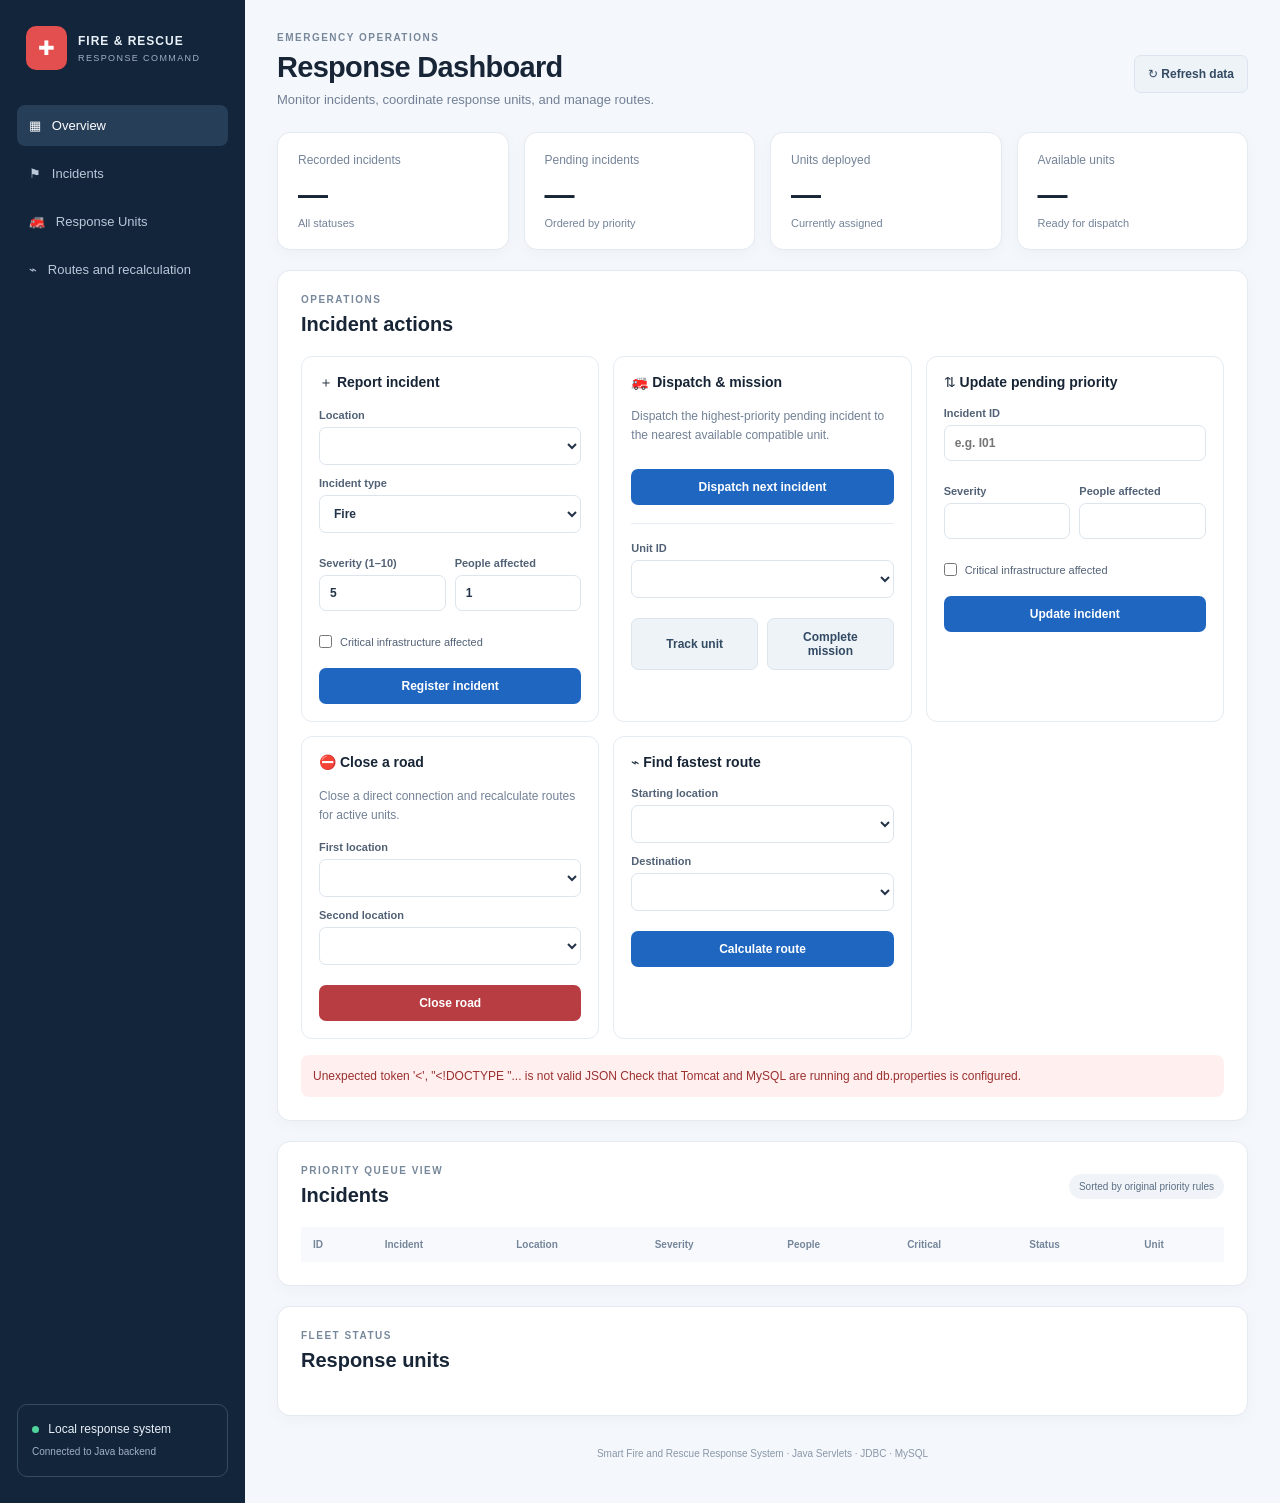
==== backend/src/main/webapp/index.html @ 67bb68b1 "Initial commit" ====
<!doctype html>
<html lang="en">
<head>
  <meta charset="utf-8">
  <meta name="viewport" content="width=device-width,initial-scale=1">
  <title>Smart Fire & Rescue Response System</title>
  <link rel="stylesheet" href="style.css">
</head>
<body>
  <aside class="sidebar">
    <div class="brand"><span class="brand-icon">✚</span><div><b>FIRE & RESCUE</b><small>RESPONSE COMMAND</small></div></div>
    <nav>
      <a class="active" href="#overview">▦ &nbsp; Overview</a>
      <a href="#incidents">⚑ &nbsp; Incidents</a>
      <a href="#units">🚒 &nbsp; Response Units</a>
      <a href="#actions">⌁ &nbsp; Routes and recalculation</a>
    </nav>
    <div class="sidebar-note"><span class="pulse"></span> Local response system<br><small>Connected to Java backend</small></div>
  </aside>
  <main>
    <header><div><p class="eyebrow">EMERGENCY OPERATIONS</p><h1>Response Dashboard</h1><p class="sub">Monitor incidents, coordinate response units, and manage routes.</p></div><button class="secondary" id="refresh">↻ Refresh data</button></header>
    <section id="overview" class="stats">
      <article class="stat"><span>Recorded incidents</span><strong id="incidentCount">—</strong><small>All statuses</small></article>
      <article class="stat"><span>Pending incidents</span><strong id="pendingCount">—</strong><small>Ordered by priority</small></article>
      <article class="stat"><span>Units deployed</span><strong id="activeCount">—</strong><small>Currently assigned</small></article>
      <article class="stat"><span>Available units</span><strong id="availableCount">—</strong><small>Ready for dispatch</small></article>
    </section>
    <section class="panel" id="actions">
      <div class="section-heading"><div><p class="eyebrow">OPERATIONS</p><h2>Incident actions</h2></div></div>
      <div class="action-grid">
        <form id="reportForm" class="action-card">
          <h3>＋ Report incident</h3>
          <label>Location<select name="location" id="location" required></select></label>
          <label>Incident type<select name="type"><option>Fire</option><option>Industrial Fire</option><option>Rescue</option><option>Accident</option></select></label>
          <div class="two"><label>Severity (1–10)<input name="intensity" type="number" min="1" max="10" value="5" required></label><label>People affected<input name="population" type="number" min="0" max="100000" value="1" required></label></div>
          <label class="check"><input name="critical" type="checkbox"> Critical infrastructure affected</label>
          <button type="submit">Register incident</button>
        </form>
        <div class="action-card">
          <h3>🚒 Dispatch & mission</h3>
          <p>Dispatch the highest-priority pending incident to the nearest available compatible unit.</p>
          <button id="dispatchBtn">Dispatch next incident</button>
          <div class="divider"></div>
          <label>Unit ID<select id="unitSelect"></select></label>
          <div class="two"><button class="secondary" id="trackBtn">Track unit</button><button class="secondary" id="completeBtn">Complete mission</button></div>
        </div>
        <form id="updateForm" class="action-card">
          <h3>⇅ Update pending priority</h3>
          <label>Incident ID<input name="id" placeholder="e.g. I01" required></label>
          <div class="two"><label>Severity<input name="intensity" type="number" min="1" max="10" required></label><label>People affected<input name="population" type="number" min="0" max="100000" required></label></div>
          <label class="check"><input name="critical" type="checkbox"> Critical infrastructure affected</label>
          <button type="submit">Update incident</button>
        </form>
        <form id="roadForm" class="action-card">
          <h3>⛔ Close a road</h3>
          <p>Close a direct connection and recalculate routes for active units.</p>
          <label>First location<select name="from" class="location-select" required></select></label>
          <label>Second location<select name="to" class="location-select" required></select></label>
          <button type="submit" class="danger">Close road</button>
        </form>
        <form id="routeForm" class="action-card">
          <h3>⌁ Find fastest route</h3>
          <label>Starting location<select name="start" class="location-select" required></select></label>
          <label>Destination<select name="end" class="location-select" required></select></label>
          <button type="submit">Calculate route</button>
          <div id="routeResult" class="result hidden"></div>
        </form>
      </div>
      <div id="notice" class="notice hidden" role="status"></div>
    </section>
    <section class="panel" id="incidents">
      <div class="section-heading"><div><p class="eyebrow">PRIORITY QUEUE VIEW</p><h2>Incidents</h2></div><span class="pill">Sorted by original priority rules</span></div>
      <div class="table-wrap"><table><thead><tr><th>ID</th><th>Incident</th><th>Location</th><th>Severity</th><th>People</th><th>Critical</th><th>Status</th><th>Unit</th></tr></thead><tbody id="incidentRows"></tbody></table></div>
    </section>
    <section class="panel" id="units">
      <div class="section-heading"><div><p class="eyebrow">FLEET STATUS</p><h2>Response units</h2></div></div>
      <div id="unitCards" class="unit-grid"></div>
    </section>
    <footer>Smart Fire and Rescue Response System · Java Servlets · JDBC · MySQL</footer>
  </main>
  <script src="app.js"></script>
</body>
</html>
---- backend/src/main/webapp/style.css ----
:root{font-family:Inter,Segoe UI,Arial,sans-serif;color:#172536;background:#f4f7fb;font-synthesis:none}
*{box-sizing:border-box}body{margin:0;display:flex;min-height:100vh}.sidebar{width:245px;background:#13253a;color:#e8f0f8;padding:26px 17px;display:flex;flex-direction:column;flex-shrink:0}.brand{display:flex;align-items:center;gap:11px;padding:0 9px 35px}.brand-icon{background:#e34e4e;border-radius:10px;padding:10px 12px;font-size:20px;color:white}.brand b{display:block;font-size:12px;letter-spacing:1px}.brand small{display:block;color:#9fb1c6;font-size:9px;letter-spacing:1.4px;margin-top:5px}.sidebar nav{display:grid;gap:7px}.sidebar nav a{color:#b9c8d9;text-decoration:none;padding:13px 12px;border-radius:8px;font-size:13px}.sidebar nav a.active,.sidebar nav a:hover{background:#263e58;color:#fff}.sidebar-note{margin-top:auto;border:1px solid #344b64;border-radius:10px;padding:14px;font-size:12px;line-height:1.8}.sidebar-note small{color:#9fb1c6}.pulse{display:inline-block;width:7px;height:7px;background:#51d49b;border-radius:50%;margin-right:6px}main{padding:32px;max-width:1600px;width:calc(100% - 245px);margin:0 auto}header{display:flex;justify-content:space-between;align-items:center;gap:20px;margin-bottom:25px}.eyebrow{font-size:10px;font-weight:800;letter-spacing:1.5px;color:#78889b;margin:0 0 8px}h1{font-size:29px;margin:0 0 8px;letter-spacing:-.7px}h2{font-size:20px;margin:0}h3{font-size:14px;margin:0 0 17px}.sub{font-size:13px;color:#718096;margin:0}.stats{display:grid;grid-template-columns:repeat(4,minmax(0,1fr));gap:15px;margin-bottom:20px}.stat,.panel{background:white;border:1px solid #e4eaf1;border-radius:13px;box-shadow:0 4px 16px #1c345308}.stat{padding:20px}.stat span,.stat small{display:block;color:#748398;font-size:12px}.stat strong{display:block;font-size:30px;margin:11px 0 5px;letter-spacing:-1px}.stat small{font-size:11px}.panel{padding:23px;margin-bottom:20px}.section-heading{display:flex;justify-content:space-between;align-items:center;gap:15px;margin-bottom:20px}.action-grid{display:grid;grid-template-columns:repeat(3,minmax(0,1fr));gap:14px}.action-card{border:1px solid #e5ebf2;border-radius:11px;padding:17px;min-width:0}.action-card p{font-size:12px;line-height:1.6;color:#728196;margin:0 0 16px}label{display:block;font-size:11px;color:#526276;font-weight:700;margin:12px 0}input,select{width:100%;margin-top:6px;padding:10px;border:1px solid #dce4ed;border-radius:7px;background:#fff;color:#233448;font:inherit;font-size:12px;min-width:0}input:focus,select:focus{outline:2px solid #b9d7ff;border-color:#5c9ef2}.check{display:flex;align-items:center;gap:8px;font-weight:500}.check input{width:auto;margin:0}.two{display:grid;grid-template-columns:1fr 1fr;gap:9px}button{border:0;border-radius:7px;padding:11px 13px;background:#1f66c1;color:white;font-weight:700;font-size:12px;cursor:pointer;width:100%;margin-top:8px}button:hover{filter:brightness(.95)}button.secondary{background:#eef3f8;color:#334a63;border:1px solid #dce5ef;width:auto}button.danger{background:#b83d43}.divider{height:1px;background:#e9eef4;margin:18px 0}.pill{font-size:10px;color:#5b6e84;background:#f0f4f8;padding:7px 10px;border-radius:30px}.table-wrap{overflow:auto}table{border-collapse:collapse;width:100%;white-space:nowrap}th{text-align:left;font-size:10px;color:#75859a;background:#f7f9fc;padding:12px;font-weight:800}td{padding:13px 12px;border-bottom:1px solid #edf1f5;font-size:11px}tbody tr:hover{background:#fafcff}.status{padding:5px 8px;border-radius:20px;font-weight:700;font-size:10px}.s-pending{background:#fff2d9;color:#9a6500}.s-en-route{background:#e3efff;color:#1f63b5}.s-reached{background:#e2f7ec;color:#167548}.s-completed{background:#edf0f4;color:#67768a}.unit-grid{display:grid;grid-template-columns:repeat(4,minmax(0,1fr));gap:13px}.unit-card{border:1px solid #e5ebf2;border-radius:10px;padding:16px}.unit-top{display:flex;justify-content:space-between;gap:8px}.unit-top b{font-size:14px}.unit-type{font-size:11px;color:#718096;margin:7px 0 14px}.unit-card p{font-size:11px;color:#5e6f83;margin:8px 0}.available{color:#168052}.busy{color:#b66c13}.notice{margin-top:16px;border-radius:8px;background:#eaf5ff;color:#235887;padding:12px;font-size:12px;line-height:1.5}.notice.error{background:#fff0ef;color:#9b3030}.result{background:#f1f7ff;border-radius:8px;padding:12px;font-size:12px;line-height:1.7;margin-top:12px}.hidden{display:none}footer{text-align:center;color:#8997a8;font-size:10px;padding:12px}@media(max-width:1150px){.action-grid{grid-template-columns:repeat(2,minmax(0,1fr))}.unit-grid{grid-template-columns:repeat(2,minmax(0,1fr))}}@media(max-width:800px){body{display:block}.sidebar{width:100%;padding:15px}.brand{padding:0 0 15px}.sidebar nav{display:flex;overflow:auto}.sidebar nav a{white-space:nowrap}.sidebar-note{display:none}main{width:100%;padding:18px}.stats{grid-template-columns:repeat(2,minmax(0,1fr))}header{align-items:flex-start}h1{font-size:24px}.panel{padding:16px}}@media(max-width:520px){.action-grid,.unit-grid{grid-template-columns:1fr}.stats{gap:9px}.stat{padding:14px}.stat strong{font-size:25px}header{flex-direction:column}header button{align-self:flex-start}}
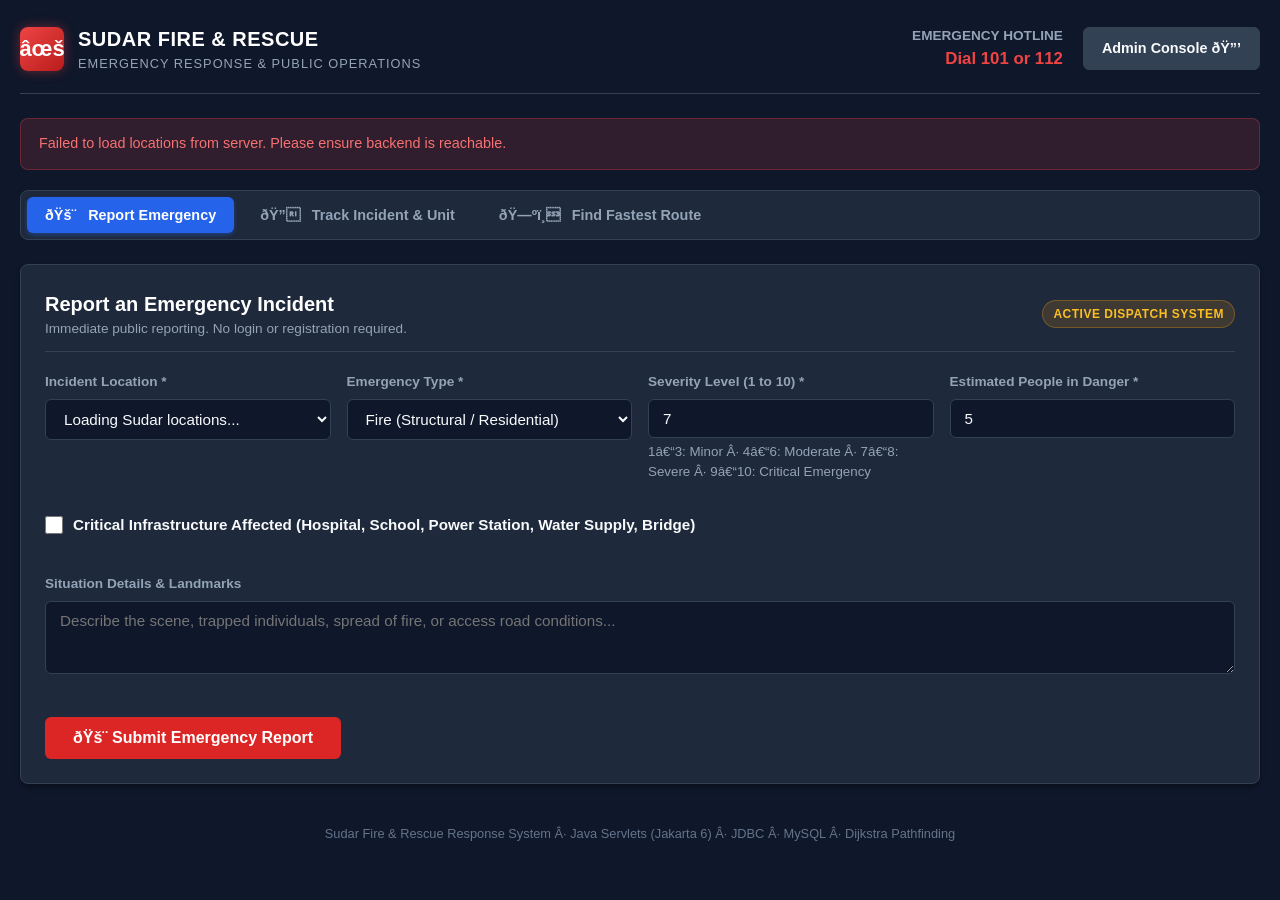
==== commit 462be593: "Included user and admin pages for easy access" ====
--- a/backend/src/main/webapp/index.html
+++ b/backend/src/main/webapp/index.html
@@ -2,82 +2,256 @@
 <html lang="en">
 <head>
   <meta charset="utf-8">
-  <meta name="viewport" content="width=device-width,initial-scale=1">
-  <title>Smart Fire & Rescue Response System</title>
+  <meta name="viewport" content="width=device-width, initial-scale=1">
+  <title>Sudar Emergency Response Â· Citizen Portal</title>
   <link rel="stylesheet" href="style.css">
 </head>
 <body>
-  <aside class="sidebar">
-    <div class="brand"><span class="brand-icon">✚</span><div><b>FIRE & RESCUE</b><small>RESPONSE COMMAND</small></div></div>
-    <nav>
-      <a class="active" href="#overview">▦ &nbsp; Overview</a>
-      <a href="#incidents">⚑ &nbsp; Incidents</a>
-      <a href="#units">🚒 &nbsp; Response Units</a>
-      <a href="#actions">⌁ &nbsp; Routes and recalculation</a>
+  <div class="app-container">
+    <header class="app-header">
+      <div class="brand">
+        <div class="brand-icon">âœš</div>
+        <div class="brand-titles">
+          <h1>Sudar Fire & Rescue</h1>
+          <p>Emergency Response & Public Operations</p>
+        </div>
+      </div>
+      <div class="header-actions">
+        <div style="font-size: 0.85rem; color: var(--text-muted); text-align: right; margin-right: 8px;">
+          <div><b>EMERGENCY HOTLINE</b></div>
+          <div style="color: var(--danger); font-weight: bold; font-size: 1.05rem;">Dial 101 or 112</div>
+        </div>
+        <a href="admin.html" class="btn secondary">Admin Console ðŸ”’</a>
+      </div>
+    </header>
+
+    <div id="globalNotice" class="alert hidden" role="status"></div>
+
+    <nav class="nav-tabs" role="tablist">
+      <button class="nav-tab active" data-tab="tab-report">ðŸš¨ &nbsp; Report Emergency</button>
+      <button class="nav-tab" data-tab="tab-track">ðŸ” &nbsp; Track Incident & Unit</button>
+      <button class="nav-tab" data-tab="tab-route">ðŸ—ºï¸ &nbsp; Find Fastest Route</button>
     </nav>
-    <div class="sidebar-note"><span class="pulse"></span> Local response system<br><small>Connected to Java backend</small></div>
-  </aside>
-  <main>
-    <header><div><p class="eyebrow">EMERGENCY OPERATIONS</p><h1>Response Dashboard</h1><p class="sub">Monitor incidents, coordinate response units, and manage routes.</p></div><button class="secondary" id="refresh">↻ Refresh data</button></header>
-    <section id="overview" class="stats">
-      <article class="stat"><span>Recorded incidents</span><strong id="incidentCount">—</strong><small>All statuses</small></article>
-      <article class="stat"><span>Pending incidents</span><strong id="pendingCount">—</strong><small>Ordered by priority</small></article>
-      <article class="stat"><span>Units deployed</span><strong id="activeCount">—</strong><small>Currently assigned</small></article>
-      <article class="stat"><span>Available units</span><strong id="availableCount">—</strong><small>Ready for dispatch</small></article>
+
+    <!-- TAB 1: REPORT EMERGENCY INCIDENT -->
+    <main id="tab-report" class="tab-content active">
+      <div class="panel">
+        <div class="panel-header">
+          <div>
+            <h2>Report an Emergency Incident</h2>
+            <p>Immediate public reporting. No login or registration required.</p>
+          </div>
+          <span class="badge badge-pending">Active Dispatch System</span>
+        </div>
+
+        <form id="publicReportForm">
+          <div class="form-grid">
+            <div class="form-group">
+              <label for="reportLocation">Incident Location *</label>
+              <select id="reportLocation" name="location" required>
+                <option value="">Loading Sudar locations...</option>
+              </select>
+            </div>
+
+            <div class="form-group">
+              <label for="reportType">Emergency Type *</label>
+              <select id="reportType" name="type" required>
+                <option value="Fire">Fire (Structural / Residential)</option>
+                <option value="Industrial Fire">Industrial Fire (Chemical / High Hazard)</option>
+                <option value="Rescue">Rescue (Trapped Citizens / Evacuation)</option>
+                <option value="Accident">Accident (Road / Collision / Hazards)</option>
+              </select>
+            </div>
+
+            <div class="form-group">
+              <label for="reportIntensity">Severity Level (1 to 10) *</label>
+              <input type="number" id="reportIntensity" name="intensity" min="1" max="10" value="7" required>
+              <small style="color: var(--text-muted); display: block; margin-top: 4px;">
+                1â€“3: Minor Â· 4â€“6: Moderate Â· 7â€“8: Severe Â· 9â€“10: Critical Emergency
+              </small>
+            </div>
+
+            <div class="form-group">
+              <label for="reportPopulation">Estimated People in Danger *</label>
+              <input type="number" id="reportPopulation" name="population" min="0" max="100000" value="5" required>
+            </div>
+
+            <div class="form-group full-width">
+              <label class="checkbox-label">
+                <input type="checkbox" id="reportCritical" name="critical">
+                <span><b>Critical Infrastructure Affected</b> (Hospital, School, Power Station, Water Supply, Bridge)</span>
+              </label>
+            </div>
+
+            <div class="form-group full-width">
+              <label for="reportDesc">Situation Details & Landmarks</label>
+              <textarea id="reportDesc" name="description" rows="3" placeholder="Describe the scene, trapped individuals, spread of fire, or access road conditions..." required></textarea>
+            </div>
+          </div>
+
+          <div style="margin-top: 20px;">
+            <button type="submit" class="btn danger" style="padding: 12px 28px; font-size: 1rem;">
+              ðŸš¨ Submit Emergency Report
+            </button>
+          </div>
+        </form>
+
+        <!-- SUBMISSION SUCCESS CARD -->
+        <div id="reportSuccessCard" class="panel hidden" style="background: var(--bg-surface-elevated); margin-top: 24px; border-color: var(--success);">
+          <div class="panel-header" style="border-bottom-color: rgba(16, 185, 129, 0.3);">
+            <div>
+              <h3 style="color: var(--success);">âœ“ Incident Registered in System</h3>
+              <p>Keep your reference details safe to track response unit status.</p>
+            </div>
+          </div>
+          <div class="form-grid" style="margin-bottom: 16px;">
+            <div class="stat-card">
+              <span>Incident Reference ID</span>
+              <strong id="createdIncidentId" style="color: #38bdf8;">â€”</strong>
+            </div>
+            <div class="stat-card">
+              <span>Secure Tracking Token</span>
+              <strong id="createdTrackingToken" style="font-size: 1.25rem; font-family: monospace; color: #fbbf24;">â€”</strong>
+            </div>
+          </div>
+          <div style="display: flex; gap: 10px; flex-wrap: wrap;">
+            <button type="button" id="copyTokenBtn" class="btn secondary">ðŸ“‹ Copy Tracking Token</button>
+            <button type="button" id="quickTrackBtn" class="btn">ðŸ” Track Response Unit Now</button>
+          </div>
+        </div>
+      </div>
+    </main>
+
+    <!-- TAB 2: TRACK INCIDENT & UNIT -->
+    <section id="tab-track" class="tab-content">
+      <div class="panel">
+        <div class="panel-header">
+          <div>
+            <h2>Track Incident & Response Unit</h2>
+            <p>Look up live response unit dispatch, current location, and incident timeline.</p>
+          </div>
+        </div>
+
+        <form id="trackForm" style="margin-bottom: 24px;">
+          <div class="form-grid">
+            <div class="form-group">
+              <label for="trackId">Incident Reference ID</label>
+              <input type="text" id="trackId" placeholder="e.g. I01" required>
+            </div>
+            <div class="form-group">
+              <label for="trackToken">Secure Tracking Token</label>
+              <input type="text" id="trackToken" placeholder="e.g. tr_a1b2c3d4..." required>
+            </div>
+          </div>
+          <button type="submit" class="btn">ðŸ” Track Incident Status</button>
+        </form>
+
+        <div id="trackResult" class="hidden">
+          <div class="form-grid" style="margin-bottom: 24px;">
+            <!-- INCIDENT DETAILS -->
+            <div class="stat-card" style="grid-column: span 1;">
+              <span>Incident Details</span>
+              <div style="display: flex; align-items: center; gap: 10px; margin-top: 6px;">
+                <strong id="trackDisplayId" style="font-size: 1.5rem;">â€”</strong>
+                <span id="trackDisplayStatus" class="badge badge-pending">Pending</span>
+              </div>
+              <div class="unit-meta" style="margin-top: 10px;">
+                <div><span>Location:</span> <b id="trackDisplayLoc">â€”</b></div>
+                <div><span>Type:</span> <b id="trackDisplayType">â€”</b></div>
+                <div><span>Severity:</span> <b id="trackDisplaySeverity">â€”</b></div>
+                <div><span>Critical:</span> <b id="trackDisplayCritical">â€”</b></div>
+                <div style="margin-top: 6px; font-style: italic; color: var(--text-muted);" id="trackDisplayDesc">â€”</div>
+              </div>
+            </div>
+
+            <!-- UNIT DETAILS -->
+            <div class="stat-card" style="grid-column: span 1;">
+              <span>Assigned Response Unit</span>
+              <div id="trackNoUnit" style="color: var(--warning); padding: 10px 0;">
+                â³ Waiting for unit dispatch. Incident is prioritized in the emergency queue.
+              </div>
+              <div id="trackUnitDetails" class="hidden">
+                <div style="display: flex; align-items: center; gap: 10px; margin-top: 6px;">
+                  <strong id="trackUnitId" style="font-size: 1.5rem; color: #38bdf8;">â€”</strong>
+                  <span id="trackUnitType" class="badge badge-en-route">Fire Engine</span>
+                </div>
+                <div class="unit-meta" style="margin-top: 10px;">
+                  <div><span>Current Waypoint:</span> <b id="trackUnitLoc">â€”</b></div>
+                  <div><span>Mission Status:</span> <b id="trackUnitStatus">â€”</b></div>
+                </div>
+                <div style="margin-top: 8px;">
+                  <span style="font-size: 0.8rem; text-transform: uppercase;">Route Progress:</span>
+                  <div id="trackRoutePath" class="route-path"></div>
+                </div>
+              </div>
+            </div>
+          </div>
+
+          <!-- WITNESS / CITIZEN UPDATE -->
+          <div class="panel" style="background: var(--bg-surface-elevated); margin-bottom: 24px;">
+            <div class="panel-header">
+              <div>
+                <h3>Submit Citizen Situation Update</h3>
+                <p>Provide new observations, changed conditions, or access updates.</p>
+              </div>
+            </div>
+            <form id="witnessUpdateForm">
+              <div class="form-group">
+                <textarea id="updateNoteText" rows="2" placeholder="e.g. Fire has spread to the east annex; road is clear for entry from south gate..." required></textarea>
+              </div>
+              <button type="submit" class="btn secondary">Post Situation Update</button>
+            </form>
+          </div>
+
+          <!-- TIMELINE -->
+          <div>
+            <h3 style="margin-bottom: 12px; color: #fff;">Response Timeline & Audit Log</h3>
+            <ul id="timelineList" class="timeline"></ul>
+          </div>
+        </div>
+      </div>
     </section>
-    <section class="panel" id="actions">
-      <div class="section-heading"><div><p class="eyebrow">OPERATIONS</p><h2>Incident actions</h2></div></div>
-      <div class="action-grid">
-        <form id="reportForm" class="action-card">
-          <h3>＋ Report incident</h3>
-          <label>Location<select name="location" id="location" required></select></label>
-          <label>Incident type<select name="type"><option>Fire</option><option>Industrial Fire</option><option>Rescue</option><option>Accident</option></select></label>
-          <div class="two"><label>Severity (1–10)<input name="intensity" type="number" min="1" max="10" value="5" required></label><label>People affected<input name="population" type="number" min="0" max="100000" value="1" required></label></div>
-          <label class="check"><input name="critical" type="checkbox"> Critical infrastructure affected</label>
-          <button type="submit">Register incident</button>
+
+    <!-- TAB 3: ROUTE FINDER -->
+    <section id="tab-route" class="tab-content">
+      <div class="panel">
+        <div class="panel-header">
+          <div>
+            <h2>Find Fastest Travel Route in Sudar</h2>
+            <p>Calculates the shortest travel-time path using Dijkstra's algorithm and live road network conditions.</p>
+          </div>
+        </div>
+
+        <form id="publicRouteForm" style="margin-bottom: 24px;">
+          <div class="form-grid">
+            <div class="form-group">
+              <label for="routeStart">Origin Location</label>
+              <select id="routeStart" required></select>
+            </div>
+            <div class="form-group">
+              <label for="routeEnd">Destination</label>
+              <select id="routeEnd" required></select>
+            </div>
+          </div>
+          <button type="submit" class="btn">Calculate Fastest Route</button>
         </form>
-        <div class="action-card">
-          <h3>🚒 Dispatch & mission</h3>
-          <p>Dispatch the highest-priority pending incident to the nearest available compatible unit.</p>
-          <button id="dispatchBtn">Dispatch next incident</button>
-          <div class="divider"></div>
-          <label>Unit ID<select id="unitSelect"></select></label>
-          <div class="two"><button class="secondary" id="trackBtn">Track unit</button><button class="secondary" id="completeBtn">Complete mission</button></div>
-        </div>
-        <form id="updateForm" class="action-card">
-          <h3>⇅ Update pending priority</h3>
-          <label>Incident ID<input name="id" placeholder="e.g. I01" required></label>
-          <div class="two"><label>Severity<input name="intensity" type="number" min="1" max="10" required></label><label>People affected<input name="population" type="number" min="0" max="100000" required></label></div>
-          <label class="check"><input name="critical" type="checkbox"> Critical infrastructure affected</label>
-          <button type="submit">Update incident</button>
-        </form>
-        <form id="roadForm" class="action-card">
-          <h3>⛔ Close a road</h3>
-          <p>Close a direct connection and recalculate routes for active units.</p>
-          <label>First location<select name="from" class="location-select" required></select></label>
-          <label>Second location<select name="to" class="location-select" required></select></label>
-          <button type="submit" class="danger">Close road</button>
-        </form>
-        <form id="routeForm" class="action-card">
-          <h3>⌁ Find fastest route</h3>
-          <label>Starting location<select name="start" class="location-select" required></select></label>
-          <label>Destination<select name="end" class="location-select" required></select></label>
-          <button type="submit">Calculate route</button>
-          <div id="routeResult" class="result hidden"></div>
-        </form>
-      </div>
-      <div id="notice" class="notice hidden" role="status"></div>
+
+        <div id="routeOutput" class="hidden">
+          <div class="stat-card">
+            <span>Fastest Route Result</span>
+            <div id="routeTravelTime" style="font-size: 1.5rem; font-weight: bold; color: #38bdf8; margin: 8px 0;">â€”</div>
+            <div style="font-size: 0.85rem; color: var(--text-muted); margin-bottom: 8px;">Waypoint Sequence:</div>
+            <div id="routePathNodes" class="route-path"></div>
+          </div>
+        </div>
+      </div>
     </section>
-    <section class="panel" id="incidents">
-      <div class="section-heading"><div><p class="eyebrow">PRIORITY QUEUE VIEW</p><h2>Incidents</h2></div><span class="pill">Sorted by original priority rules</span></div>
-      <div class="table-wrap"><table><thead><tr><th>ID</th><th>Incident</th><th>Location</th><th>Severity</th><th>People</th><th>Critical</th><th>Status</th><th>Unit</th></tr></thead><tbody id="incidentRows"></tbody></table></div>
-    </section>
-    <section class="panel" id="units">
-      <div class="section-heading"><div><p class="eyebrow">FLEET STATUS</p><h2>Response units</h2></div></div>
-      <div id="unitCards" class="unit-grid"></div>
-    </section>
-    <footer>Smart Fire and Rescue Response System · Java Servlets · JDBC · MySQL</footer>
-  </main>
+
+    <footer style="text-align: center; color: var(--text-subtle); font-size: 0.8rem; margin-top: 40px;">
+      Sudar Fire & Rescue Response System Â· Java Servlets (Jakarta 6) Â· JDBC Â· MySQL Â· Dijkstra Pathfinding
+    </footer>
+  </div>
+
   <script src="app.js"></script>
 </body>
-</html>
+</html>
--- a/backend/src/main/webapp/style.css
+++ b/backend/src/main/webapp/style.css
@@ -1,2 +1,616 @@
-:root{font-family:Inter,Segoe UI,Arial,sans-serif;color:#172536;background:#f4f7fb;font-synthesis:none}
-*{box-sizing:border-box}body{margin:0;display:flex;min-height:100vh}.sidebar{width:245px;background:#13253a;color:#e8f0f8;padding:26px 17px;display:flex;flex-direction:column;flex-shrink:0}.brand{display:flex;align-items:center;gap:11px;padding:0 9px 35px}.brand-icon{background:#e34e4e;border-radius:10px;padding:10px 12px;font-size:20px;color:white}.brand b{display:block;font-size:12px;letter-spacing:1px}.brand small{display:block;color:#9fb1c6;font-size:9px;letter-spacing:1.4px;margin-top:5px}.sidebar nav{display:grid;gap:7px}.sidebar nav a{color:#b9c8d9;text-decoration:none;padding:13px 12px;border-radius:8px;font-size:13px}.sidebar nav a.active,.sidebar nav a:hover{background:#263e58;color:#fff}.sidebar-note{margin-top:auto;border:1px solid #344b64;border-radius:10px;padding:14px;font-size:12px;line-height:1.8}.sidebar-note small{color:#9fb1c6}.pulse{display:inline-block;width:7px;height:7px;background:#51d49b;border-radius:50%;margin-right:6px}main{padding:32px;max-width:1600px;width:calc(100% - 245px);margin:0 auto}header{display:flex;justify-content:space-between;align-items:center;gap:20px;margin-bottom:25px}.eyebrow{font-size:10px;font-weight:800;letter-spacing:1.5px;color:#78889b;margin:0 0 8px}h1{font-size:29px;margin:0 0 8px;letter-spacing:-.7px}h2{font-size:20px;margin:0}h3{font-size:14px;margin:0 0 17px}.sub{font-size:13px;color:#718096;margin:0}.stats{display:grid;grid-template-columns:repeat(4,minmax(0,1fr));gap:15px;margin-bottom:20px}.stat,.panel{background:white;border:1px solid #e4eaf1;border-radius:13px;box-shadow:0 4px 16px #1c345308}.stat{padding:20px}.stat span,.stat small{display:block;color:#748398;font-size:12px}.stat strong{display:block;font-size:30px;margin:11px 0 5px;letter-spacing:-1px}.stat small{font-size:11px}.panel{padding:23px;margin-bottom:20px}.section-heading{display:flex;justify-content:space-between;align-items:center;gap:15px;margin-bottom:20px}.action-grid{display:grid;grid-template-columns:repeat(3,minmax(0,1fr));gap:14px}.action-card{border:1px solid #e5ebf2;border-radius:11px;padding:17px;min-width:0}.action-card p{font-size:12px;line-height:1.6;color:#728196;margin:0 0 16px}label{display:block;font-size:11px;color:#526276;font-weight:700;margin:12px 0}input,select{width:100%;margin-top:6px;padding:10px;border:1px solid #dce4ed;border-radius:7px;background:#fff;color:#233448;font:inherit;font-size:12px;min-width:0}input:focus,select:focus{outline:2px solid #b9d7ff;border-color:#5c9ef2}.check{display:flex;align-items:center;gap:8px;font-weight:500}.check input{width:auto;margin:0}.two{display:grid;grid-template-columns:1fr 1fr;gap:9px}button{border:0;border-radius:7px;padding:11px 13px;background:#1f66c1;color:white;font-weight:700;font-size:12px;cursor:pointer;width:100%;margin-top:8px}button:hover{filter:brightness(.95)}button.secondary{background:#eef3f8;color:#334a63;border:1px solid #dce5ef;width:auto}button.danger{background:#b83d43}.divider{height:1px;background:#e9eef4;margin:18px 0}.pill{font-size:10px;color:#5b6e84;background:#f0f4f8;padding:7px 10px;border-radius:30px}.table-wrap{overflow:auto}table{border-collapse:collapse;width:100%;white-space:nowrap}th{text-align:left;font-size:10px;color:#75859a;background:#f7f9fc;padding:12px;font-weight:800}td{padding:13px 12px;border-bottom:1px solid #edf1f5;font-size:11px}tbody tr:hover{background:#fafcff}.status{padding:5px 8px;border-radius:20px;font-weight:700;font-size:10px}.s-pending{background:#fff2d9;color:#9a6500}.s-en-route{background:#e3efff;color:#1f63b5}.s-reached{background:#e2f7ec;color:#167548}.s-completed{background:#edf0f4;color:#67768a}.unit-grid{display:grid;grid-template-columns:repeat(4,minmax(0,1fr));gap:13px}.unit-card{border:1px solid #e5ebf2;border-radius:10px;padding:16px}.unit-top{display:flex;justify-content:space-between;gap:8px}.unit-top b{font-size:14px}.unit-type{font-size:11px;color:#718096;margin:7px 0 14px}.unit-card p{font-size:11px;color:#5e6f83;margin:8px 0}.available{color:#168052}.busy{color:#b66c13}.notice{margin-top:16px;border-radius:8px;background:#eaf5ff;color:#235887;padding:12px;font-size:12px;line-height:1.5}.notice.error{background:#fff0ef;color:#9b3030}.result{background:#f1f7ff;border-radius:8px;padding:12px;font-size:12px;line-height:1.7;margin-top:12px}.hidden{display:none}footer{text-align:center;color:#8997a8;font-size:10px;padding:12px}@media(max-width:1150px){.action-grid{grid-template-columns:repeat(2,minmax(0,1fr))}.unit-grid{grid-template-columns:repeat(2,minmax(0,1fr))}}@media(max-width:800px){body{display:block}.sidebar{width:100%;padding:15px}.brand{padding:0 0 15px}.sidebar nav{display:flex;overflow:auto}.sidebar nav a{white-space:nowrap}.sidebar-note{display:none}main{width:100%;padding:18px}.stats{grid-template-columns:repeat(2,minmax(0,1fr))}header{align-items:flex-start}h1{font-size:24px}.panel{padding:16px}}@media(max-width:520px){.action-grid,.unit-grid{grid-template-columns:1fr}.stats{gap:9px}.stat{padding:14px}.stat strong{font-size:25px}header{flex-direction:column}header button{align-self:flex-start}}
+:root {
+  --font: -apple-system, BlinkMacSystemFont, "Segoe UI", Roboto, Helvetica, Arial, sans-serif;
+  --bg-app: #0f172a;
+  --bg-surface: #1e293b;
+  --bg-surface-elevated: #334155;
+  --bg-input: #0f172a;
+  --border: #334155;
+  --border-focus: #38bdf8;
+  --text-main: #f8fafc;
+  --text-muted: #94a3b8;
+  --text-subtle: #64748b;
+  --primary: #dc2626;
+  --primary-hover: #b91c1c;
+  --accent: #2563eb;
+  --accent-hover: #1d4ed8;
+  --success: #10b981;
+  --success-bg: rgba(16, 185, 129, 0.15);
+  --warning: #f59e0b;
+  --warning-bg: rgba(245, 158, 11, 0.15);
+  --info: #0284c7;
+  --info-bg: rgba(2, 132, 199, 0.15);
+  --purple: #8b5cf6;
+  --purple-bg: rgba(139, 92, 246, 0.15);
+  --danger: #ef4444;
+  --danger-bg: rgba(239, 68, 68, 0.15);
+  --radius: 8px;
+  --shadow: 0 4px 6px -1px rgba(0, 0, 0, 0.3), 0 2px 4px -2px rgba(0, 0, 0, 0.2);
+}
+
+* { box-sizing: border-box; margin: 0; padding: 0; }
+
+body {
+  font-family: var(--font);
+  background-color: var(--bg-app);
+  color: var(--text-main);
+  line-height: 1.5;
+  min-height: 100vh;
+}
+
+/* Common App Layout */
+.app-container {
+  max-width: 1380px;
+  margin: 0 auto;
+  padding: 24px 20px 48px;
+}
+
+/* Header */
+.app-header {
+  display: flex;
+  justify-content: space-between;
+  align-items: center;
+  flex-wrap: wrap;
+  gap: 16px;
+  padding-bottom: 20px;
+  border-bottom: 1px solid var(--border);
+  margin-bottom: 24px;
+}
+
+.brand {
+  display: flex;
+  align-items: center;
+  gap: 14px;
+}
+
+.brand-icon {
+  width: 44px;
+  height: 44px;
+  background: linear-gradient(135deg, #ef4444, #b91c1c);
+  color: #fff;
+  display: flex;
+  align-items: center;
+  justify-content: center;
+  border-radius: var(--radius);
+  font-size: 22px;
+  font-weight: bold;
+  box-shadow: 0 0 12px rgba(239, 68, 68, 0.4);
+}
+
+.brand-titles h1 {
+  font-size: 1.25rem;
+  letter-spacing: 0.5px;
+  font-weight: 700;
+  color: #fff;
+  text-transform: uppercase;
+}
+
+.brand-titles p {
+  font-size: 0.8rem;
+  color: var(--text-muted);
+  text-transform: uppercase;
+  letter-spacing: 1px;
+}
+
+.header-actions {
+  display: flex;
+  align-items: center;
+  gap: 12px;
+}
+
+/* Navigation Tabs */
+.nav-tabs {
+  display: flex;
+  gap: 8px;
+  background: var(--bg-surface);
+  padding: 6px;
+  border-radius: var(--radius);
+  border: 1px solid var(--border);
+  margin-bottom: 24px;
+  overflow-x: auto;
+}
+
+.nav-tab {
+  background: transparent;
+  color: var(--text-muted);
+  border: none;
+  padding: 10px 18px;
+  border-radius: 6px;
+  font-size: 0.9rem;
+  font-weight: 600;
+  cursor: pointer;
+  display: flex;
+  align-items: center;
+  gap: 8px;
+  transition: all 0.2s ease;
+  white-space: nowrap;
+}
+
+.nav-tab:hover {
+  color: var(--text-main);
+  background: var(--bg-surface-elevated);
+}
+
+.nav-tab.active {
+  background: var(--accent);
+  color: #fff;
+  box-shadow: 0 2px 4px rgba(37, 99, 235, 0.4);
+}
+
+/* KPI Stats Grid */
+.stats-grid {
+  display: grid;
+  grid-template-columns: repeat(auto-fit, minmax(180px, 1fr));
+  gap: 16px;
+  margin-bottom: 24px;
+}
+
+.stat-card {
+  background: var(--bg-surface);
+  border: 1px solid var(--border);
+  border-radius: var(--radius);
+  padding: 16px;
+  box-shadow: var(--shadow);
+}
+
+.stat-card span {
+  display: block;
+  font-size: 0.8rem;
+  color: var(--text-muted);
+  text-transform: uppercase;
+  letter-spacing: 0.5px;
+  margin-bottom: 6px;
+}
+
+.stat-card strong {
+  display: block;
+  font-size: 1.8rem;
+  font-weight: 700;
+  color: #fff;
+  line-height: 1.2;
+}
+
+.stat-card small {
+  display: block;
+  font-size: 0.75rem;
+  color: var(--text-subtle);
+  margin-top: 4px;
+}
+
+/* Panels & Cards */
+.tab-content {
+  display: none;
+}
+.tab-content.active {
+  display: block;
+}
+
+.panel {
+  background: var(--bg-surface);
+  border: 1px solid var(--border);
+  border-radius: var(--radius);
+  padding: 24px;
+  box-shadow: var(--shadow);
+  margin-bottom: 24px;
+}
+
+.panel-header {
+  display: flex;
+  justify-content: space-between;
+  align-items: center;
+  flex-wrap: wrap;
+  gap: 12px;
+  margin-bottom: 20px;
+  padding-bottom: 12px;
+  border-bottom: 1px solid var(--border);
+}
+
+.panel-header h2 {
+  font-size: 1.25rem;
+  font-weight: 600;
+  color: #fff;
+}
+
+.panel-header p {
+  font-size: 0.85rem;
+  color: var(--text-muted);
+}
+
+/* Forms & Inputs */
+.form-grid {
+  display: grid;
+  grid-template-columns: repeat(auto-fit, minmax(280px, 1fr));
+  gap: 16px;
+}
+
+.form-group {
+  margin-bottom: 16px;
+}
+
+.form-group.full-width {
+  grid-column: 1 / -1;
+}
+
+label {
+  display: block;
+  font-size: 0.85rem;
+  font-weight: 600;
+  color: var(--text-muted);
+  margin-bottom: 6px;
+}
+
+input, select, textarea {
+  width: 100%;
+  background: var(--bg-input);
+  border: 1px solid var(--border);
+  color: var(--text-main);
+  padding: 10px 14px;
+  border-radius: 6px;
+  font-size: 0.95rem;
+  font-family: inherit;
+  transition: border-color 0.2s;
+}
+
+input:focus, select:focus, textarea:focus {
+  outline: none;
+  border-color: var(--border-focus);
+  box-shadow: 0 0 0 3px rgba(56, 189, 248, 0.2);
+}
+
+.checkbox-label {
+  display: flex;
+  align-items: center;
+  gap: 10px;
+  cursor: pointer;
+  color: var(--text-main);
+  font-size: 0.95rem;
+}
+
+.checkbox-label input[type="checkbox"] {
+  width: 18px;
+  height: 18px;
+  accent-color: var(--primary);
+  cursor: pointer;
+}
+
+/* Buttons */
+button, .btn {
+  display: inline-flex;
+  align-items: center;
+  justify-content: center;
+  gap: 8px;
+  padding: 10px 18px;
+  border-radius: 6px;
+  font-size: 0.9rem;
+  font-weight: 600;
+  cursor: pointer;
+  border: none;
+  background: var(--accent);
+  color: #fff;
+  transition: all 0.2s ease;
+  text-decoration: none;
+}
+
+button:hover, .btn:hover {
+  background: var(--accent-hover);
+}
+
+button.danger, .btn.danger {
+  background: var(--primary);
+}
+button.danger:hover, .btn.danger:hover {
+  background: var(--primary-hover);
+}
+
+button.secondary, .btn.secondary {
+  background: var(--bg-surface-elevated);
+  color: var(--text-main);
+  border: 1px solid var(--border);
+}
+button.secondary:hover, .btn.secondary:hover {
+  background: #475569;
+}
+
+button.success, .btn.success {
+  background: var(--success);
+}
+button.success:hover, .btn.success:hover {
+  background: #059669;
+}
+
+button:disabled, .btn:disabled {
+  opacity: 0.5;
+  cursor: not-allowed;
+}
+
+/* Tables */
+.table-wrap {
+  overflow-x: auto;
+}
+
+table {
+  width: 100%;
+  border-collapse: collapse;
+  font-size: 0.9rem;
+  text-align: left;
+}
+
+th {
+  background: var(--bg-app);
+  color: var(--text-muted);
+  font-size: 0.8rem;
+  text-transform: uppercase;
+  letter-spacing: 0.5px;
+  padding: 12px 14px;
+  border-bottom: 1px solid var(--border);
+}
+
+td {
+  padding: 12px 14px;
+  border-bottom: 1px solid var(--border);
+  color: var(--text-main);
+  vertical-align: middle;
+}
+
+tr:hover td {
+  background: rgba(255, 255, 255, 0.02);
+}
+
+/* Badges & Status */
+.badge {
+  display: inline-flex;
+  align-items: center;
+  gap: 6px;
+  padding: 4px 10px;
+  border-radius: 20px;
+  font-size: 0.75rem;
+  font-weight: 700;
+  text-transform: uppercase;
+  letter-spacing: 0.5px;
+}
+
+.badge-pending {
+  background: var(--warning-bg);
+  color: #fbbf24;
+  border: 1px solid rgba(245, 158, 11, 0.3);
+}
+
+.badge-en-route {
+  background: var(--info-bg);
+  color: #38bdf8;
+  border: 1px solid rgba(2, 132, 199, 0.3);
+}
+
+.badge-reached {
+  background: var(--purple-bg);
+  color: #c084fc;
+  border: 1px solid rgba(139, 92, 246, 0.3);
+}
+
+.badge-completed {
+  background: var(--success-bg);
+  color: #34d399;
+  border: 1px solid rgba(16, 185, 129, 0.3);
+}
+
+.badge-available {
+  background: var(--success-bg);
+  color: #34d399;
+}
+
+.badge-busy {
+  background: var(--danger-bg);
+  color: #f87171;
+}
+
+.tag {
+  display: inline-block;
+  background: var(--bg-surface-elevated);
+  color: var(--text-muted);
+  font-size: 0.75rem;
+  padding: 2px 8px;
+  border-radius: 4px;
+  margin: 2px;
+}
+
+/* Units Fleet Grid */
+.unit-grid {
+  display: grid;
+  grid-template-columns: repeat(auto-fit, minmax(280px, 1fr));
+  gap: 16px;
+}
+
+.unit-card {
+  background: var(--bg-surface);
+  border: 1px solid var(--border);
+  border-radius: var(--radius);
+  padding: 18px;
+  position: relative;
+  display: flex;
+  flex-direction: column;
+  justify-content: space-between;
+}
+
+.unit-card-header {
+  display: flex;
+  justify-content: space-between;
+  align-items: flex-start;
+  margin-bottom: 12px;
+}
+
+.unit-card h3 {
+  font-size: 1.15rem;
+  color: #fff;
+}
+
+.unit-card .unit-type {
+  font-size: 0.85rem;
+  color: var(--text-muted);
+}
+
+.unit-meta {
+  font-size: 0.88rem;
+  margin-bottom: 14px;
+  line-height: 1.6;
+}
+
+.unit-meta span {
+  color: var(--text-muted);
+}
+
+.unit-actions {
+  display: flex;
+  gap: 8px;
+  margin-top: 14px;
+  padding-top: 12px;
+  border-top: 1px solid var(--border);
+}
+
+/* Alerts & Notices */
+.alert {
+  padding: 14px 18px;
+  border-radius: var(--radius);
+  font-size: 0.9rem;
+  margin-bottom: 20px;
+  display: flex;
+  align-items: flex-start;
+  gap: 12px;
+}
+
+.alert-success {
+  background: var(--success-bg);
+  color: #34d399;
+  border: 1px solid rgba(16, 185, 129, 0.3);
+}
+
+.alert-error {
+  background: var(--danger-bg);
+  color: #f87171;
+  border: 1px solid rgba(239, 68, 68, 0.3);
+}
+
+.alert-info {
+  background: var(--info-bg);
+  color: #38bdf8;
+  border: 1px solid rgba(2, 132, 199, 0.3);
+}
+
+/* Modal Dialog */
+.modal-overlay {
+  position: fixed;
+  top: 0; left: 0; right: 0; bottom: 0;
+  background: rgba(0, 0, 0, 0.75);
+  display: flex;
+  align-items: center;
+  justify-content: center;
+  z-index: 1000;
+  padding: 16px;
+}
+
+.modal-content {
+  background: var(--bg-surface);
+  border: 1px solid var(--border);
+  border-radius: var(--radius);
+  max-width: 520px;
+  width: 100%;
+  padding: 24px;
+  box-shadow: 0 10px 25px rgba(0, 0, 0, 0.5);
+}
+
+.modal-header {
+  display: flex;
+  justify-content: space-between;
+  align-items: center;
+  margin-bottom: 16px;
+  padding-bottom: 10px;
+  border-bottom: 1px solid var(--border);
+}
+
+.modal-header h3 {
+  font-size: 1.15rem;
+  color: #fff;
+}
+
+.close-btn {
+  background: transparent;
+  color: var(--text-muted);
+  border: none;
+  font-size: 1.4rem;
+  cursor: pointer;
+  padding: 4px;
+  line-height: 1;
+}
+
+/* Timeline & Tracking */
+.timeline {
+  list-style: none;
+  position: relative;
+  padding-left: 24px;
+  margin: 16px 0;
+}
+
+.timeline::before {
+  content: "";
+  position: absolute;
+  left: 7px;
+  top: 8px;
+  bottom: 8px;
+  width: 2px;
+  background: var(--border);
+}
+
+.timeline-item {
+  position: relative;
+  margin-bottom: 16px;
+}
+
+.timeline-item::before {
+  content: "";
+  position: absolute;
+  left: -21px;
+  top: 6px;
+  width: 10px;
+  height: 10px;
+  border-radius: 50%;
+  background: var(--border-focus);
+}
+
+.timeline-time {
+  font-size: 0.75rem;
+  color: var(--text-muted);
+  margin-bottom: 2px;
+}
+
+.timeline-content {
+  font-size: 0.88rem;
+  color: var(--text-main);
+}
+
+/* Route Breadcrumbs */
+.route-path {
+  display: flex;
+  align-items: center;
+  flex-wrap: wrap;
+  gap: 8px;
+  margin: 10px 0;
+}
+
+.route-node {
+  background: var(--bg-surface-elevated);
+  padding: 4px 10px;
+  border-radius: 4px;
+  font-size: 0.85rem;
+  font-weight: 600;
+  color: #fff;
+}
+
+.route-node.active-node {
+  background: var(--accent);
+  box-shadow: 0 0 8px rgba(37, 99, 235, 0.6);
+}
+
+.route-arrow {
+  color: var(--text-subtle);
+  font-size: 0.85rem;
+}
+
+.hidden { display: none !important; }
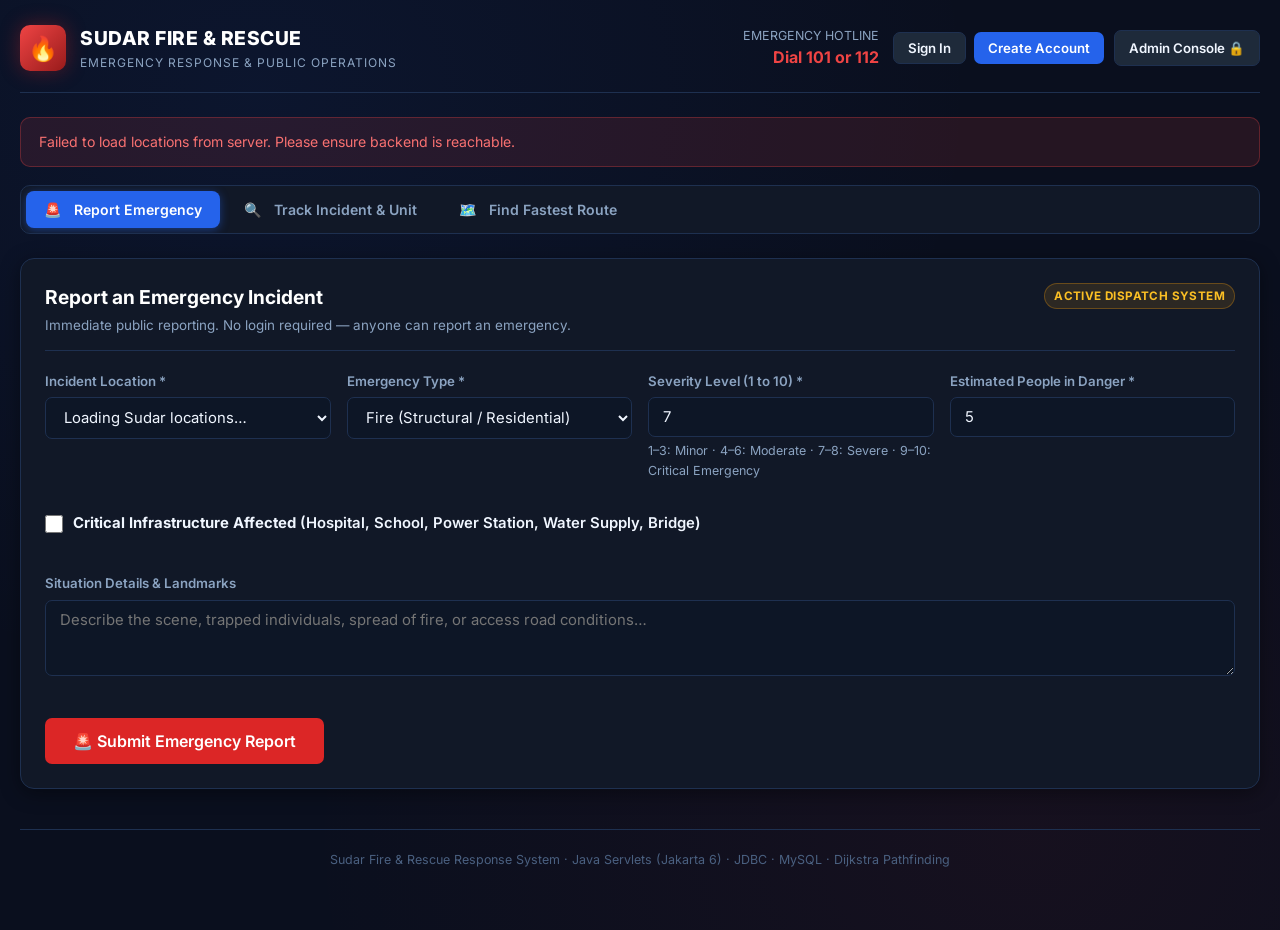
==== commit 17fc0168: "Added profile to user" ====
--- a/backend/src/main/webapp/index.html
+++ b/backend/src/main/webapp/index.html
@@ -3,43 +3,69 @@
 <head>
   <meta charset="utf-8">
   <meta name="viewport" content="width=device-width, initial-scale=1">
-  <title>Sudar Emergency Response Â· Citizen Portal</title>
+  <title>Sudar Fire &amp; Rescue · Citizen Portal</title>
+  <meta name="description" content="Report emergencies, track dispatch units, and manage your incident history on the Sudar Fire &amp; Rescue Citizen Portal.">
+  <link rel="preconnect" href="https://fonts.googleapis.com">
+  <link href="https://fonts.googleapis.com/css2?family=Inter:wght@400;500;600;700;800&display=swap" rel="stylesheet">
   <link rel="stylesheet" href="style.css">
 </head>
 <body>
   <div class="app-container">
+
+    <!-- ===== HEADER ===== -->
     <header class="app-header">
       <div class="brand">
-        <div class="brand-icon">âœš</div>
+        <div class="brand-icon">🔥</div>
         <div class="brand-titles">
-          <h1>Sudar Fire & Rescue</h1>
-          <p>Emergency Response & Public Operations</p>
+          <h1>Sudar Fire &amp; Rescue</h1>
+          <p>Emergency Response &amp; Public Operations</p>
         </div>
       </div>
       <div class="header-actions">
-        <div style="font-size: 0.85rem; color: var(--text-muted); text-align: right; margin-right: 8px;">
-          <div><b>EMERGENCY HOTLINE</b></div>
-          <div style="color: var(--danger); font-weight: bold; font-size: 1.05rem;">Dial 101 or 112</div>
-        </div>
-        <a href="admin.html" class="btn secondary">Admin Console ðŸ”’</a>
+        <div class="emergency-info">
+          <div>EMERGENCY HOTLINE</div>
+          <div class="emergency-number">Dial 101 or 112</div>
+        </div>
+
+        <!-- Logged-out state -->
+        <div id="headerGuest" class="header-auth-btns">
+          <button id="btnOpenLogin" class="btn secondary btn-sm" onclick="openAuthModal('login')">Sign In</button>
+          <button id="btnOpenRegister" class="btn btn-sm" onclick="openAuthModal('register')">Create Account</button>
+        </div>
+
+        <!-- Logged-in state -->
+        <div id="headerUser" class="user-chip hidden" onclick="switchTab('tab-profile')">
+          <div class="user-avatar" id="userAvatar">?</div>
+          <div>
+            <div class="user-chip-name" id="userChipName">—</div>
+            <div class="user-chip-sub">My Profile</div>
+          </div>
+          <button class="btn-logout" id="btnLogout" title="Sign out" onclick="handleLogout(event)">✕</button>
+        </div>
+
+        <a href="admin.html" class="btn secondary btn-sm">Admin Console 🔒</a>
       </div>
     </header>
 
     <div id="globalNotice" class="alert hidden" role="status"></div>
 
+    <!-- ===== TABS ===== -->
     <nav class="nav-tabs" role="tablist">
-      <button class="nav-tab active" data-tab="tab-report">ðŸš¨ &nbsp; Report Emergency</button>
-      <button class="nav-tab" data-tab="tab-track">ðŸ” &nbsp; Track Incident & Unit</button>
-      <button class="nav-tab" data-tab="tab-route">ðŸ—ºï¸ &nbsp; Find Fastest Route</button>
+      <button class="nav-tab active" data-tab="tab-report">🚨 &nbsp; Report Emergency</button>
+      <button class="nav-tab" data-tab="tab-track">🔍 &nbsp; Track Incident &amp; Unit</button>
+      <button class="nav-tab" data-tab="tab-route">🗺️ &nbsp; Find Fastest Route</button>
+      <button class="nav-tab nav-tab-profile hidden" id="navTabProfile" data-tab="tab-profile">👤 &nbsp; My Profile</button>
     </nav>
 
-    <!-- TAB 1: REPORT EMERGENCY INCIDENT -->
+    <!-- ===================================================================== -->
+    <!-- TAB 1: REPORT EMERGENCY                                               -->
+    <!-- ===================================================================== -->
     <main id="tab-report" class="tab-content active">
       <div class="panel">
         <div class="panel-header">
           <div>
             <h2>Report an Emergency Incident</h2>
-            <p>Immediate public reporting. No login or registration required.</p>
+            <p>Immediate public reporting. No login required — anyone can report an emergency.</p>
           </div>
           <span class="badge badge-pending">Active Dispatch System</span>
         </div>
@@ -49,7 +75,7 @@
             <div class="form-group">
               <label for="reportLocation">Incident Location *</label>
               <select id="reportLocation" name="location" required>
-                <option value="">Loading Sudar locations...</option>
+                <option value="">Loading Sudar locations…</option>
               </select>
             </div>
 
@@ -66,9 +92,7 @@
             <div class="form-group">
               <label for="reportIntensity">Severity Level (1 to 10) *</label>
               <input type="number" id="reportIntensity" name="intensity" min="1" max="10" value="7" required>
-              <small style="color: var(--text-muted); display: block; margin-top: 4px;">
-                1â€“3: Minor Â· 4â€“6: Moderate Â· 7â€“8: Severe Â· 9â€“10: Critical Emergency
-              </small>
+              <small class="form-hint">1–3: Minor · 4–6: Moderate · 7–8: Severe · 9–10: Critical Emergency</small>
             </div>
 
             <div class="form-group">
@@ -84,55 +108,64 @@
             </div>
 
             <div class="form-group full-width">
-              <label for="reportDesc">Situation Details & Landmarks</label>
-              <textarea id="reportDesc" name="description" rows="3" placeholder="Describe the scene, trapped individuals, spread of fire, or access road conditions..." required></textarea>
-            </div>
-          </div>
-
-          <div style="margin-top: 20px;">
-            <button type="submit" class="btn danger" style="padding: 12px 28px; font-size: 1rem;">
-              ðŸš¨ Submit Emergency Report
+              <label for="reportDesc">Situation Details &amp; Landmarks</label>
+              <textarea id="reportDesc" name="description" rows="3"
+                placeholder="Describe the scene, trapped individuals, spread of fire, or access road conditions…" required></textarea>
+            </div>
+          </div>
+
+          <div class="form-actions">
+            <button type="submit" id="btnSubmitReport" class="btn danger btn-lg">
+              🚨 Submit Emergency Report
             </button>
           </div>
         </form>
 
         <!-- SUBMISSION SUCCESS CARD -->
-        <div id="reportSuccessCard" class="panel hidden" style="background: var(--bg-surface-elevated); margin-top: 24px; border-color: var(--success);">
-          <div class="panel-header" style="border-bottom-color: rgba(16, 185, 129, 0.3);">
+        <div id="reportSuccessCard" class="success-card hidden">
+          <div class="success-card-header">
+            <div class="success-icon">✔</div>
             <div>
-              <h3 style="color: var(--success);">âœ“ Incident Registered in System</h3>
+              <h3>Incident Registered in System</h3>
               <p>Keep your reference details safe to track response unit status.</p>
             </div>
           </div>
-          <div class="form-grid" style="margin-bottom: 16px;">
-            <div class="stat-card">
+
+          <div class="success-details">
+            <div class="stat-card highlight-blue">
               <span>Incident Reference ID</span>
-              <strong id="createdIncidentId" style="color: #38bdf8;">â€”</strong>
-            </div>
-            <div class="stat-card">
+              <strong id="createdIncidentId">—</strong>
+            </div>
+            <div class="stat-card highlight-yellow">
               <span>Secure Tracking Token</span>
-              <strong id="createdTrackingToken" style="font-size: 1.25rem; font-family: monospace; color: #fbbf24;">â€”</strong>
-            </div>
-          </div>
-          <div style="display: flex; gap: 10px; flex-wrap: wrap;">
-            <button type="button" id="copyTokenBtn" class="btn secondary">ðŸ“‹ Copy Tracking Token</button>
-            <button type="button" id="quickTrackBtn" class="btn">ðŸ” Track Response Unit Now</button>
-          </div>
+              <strong id="createdTrackingToken" class="mono">—</strong>
+            </div>
+          </div>
+
+          <div class="success-actions">
+            <button type="button" id="copyTokenBtn" class="btn secondary btn-sm">📋 Copy Token</button>
+            <button type="button" id="quickTrackBtn" class="btn btn-sm">🔍 Track Now</button>
+          </div>
+
+          <!-- Post-report: link incident to account -->
+          <div id="postReportLink" class="post-report-section hidden"></div>
         </div>
       </div>
     </main>
 
-    <!-- TAB 2: TRACK INCIDENT & UNIT -->
+    <!-- ===================================================================== -->
+    <!-- TAB 2: TRACK INCIDENT & UNIT                                          -->
+    <!-- ===================================================================== -->
     <section id="tab-track" class="tab-content">
       <div class="panel">
         <div class="panel-header">
           <div>
-            <h2>Track Incident & Response Unit</h2>
-            <p>Look up live response unit dispatch, current location, and incident timeline.</p>
-          </div>
-        </div>
-
-        <form id="trackForm" style="margin-bottom: 24px;">
+            <h2>Track Incident &amp; Response Unit</h2>
+            <p>Look up live dispatch, current location, and incident timeline.</p>
+          </div>
+        </div>
+
+        <form id="trackForm" style="margin-bottom:24px">
           <div class="form-grid">
             <div class="form-group">
               <label for="trackId">Incident Reference ID</label>
@@ -140,55 +173,53 @@
             </div>
             <div class="form-group">
               <label for="trackToken">Secure Tracking Token</label>
-              <input type="text" id="trackToken" placeholder="e.g. tr_a1b2c3d4..." required>
-            </div>
-          </div>
-          <button type="submit" class="btn">ðŸ” Track Incident Status</button>
+              <input type="text" id="trackToken" placeholder="e.g. tr_a1b2c3d4…" required>
+            </div>
+          </div>
+          <button type="submit" class="btn">🔍 Track Incident Status</button>
         </form>
 
         <div id="trackResult" class="hidden">
-          <div class="form-grid" style="margin-bottom: 24px;">
-            <!-- INCIDENT DETAILS -->
-            <div class="stat-card" style="grid-column: span 1;">
+          <div class="form-grid" style="margin-bottom:24px">
+            <div class="stat-card">
               <span>Incident Details</span>
-              <div style="display: flex; align-items: center; gap: 10px; margin-top: 6px;">
-                <strong id="trackDisplayId" style="font-size: 1.5rem;">â€”</strong>
+              <div style="display:flex;align-items:center;gap:10px;margin-top:6px">
+                <strong id="trackDisplayId" style="font-size:1.5rem">—</strong>
                 <span id="trackDisplayStatus" class="badge badge-pending">Pending</span>
               </div>
-              <div class="unit-meta" style="margin-top: 10px;">
-                <div><span>Location:</span> <b id="trackDisplayLoc">â€”</b></div>
-                <div><span>Type:</span> <b id="trackDisplayType">â€”</b></div>
-                <div><span>Severity:</span> <b id="trackDisplaySeverity">â€”</b></div>
-                <div><span>Critical:</span> <b id="trackDisplayCritical">â€”</b></div>
-                <div style="margin-top: 6px; font-style: italic; color: var(--text-muted);" id="trackDisplayDesc">â€”</div>
-              </div>
-            </div>
-
-            <!-- UNIT DETAILS -->
-            <div class="stat-card" style="grid-column: span 1;">
+              <div class="unit-meta" style="margin-top:10px">
+                <div><span>Location:</span> <b id="trackDisplayLoc">—</b></div>
+                <div><span>Type:</span> <b id="trackDisplayType">—</b></div>
+                <div><span>Severity:</span> <b id="trackDisplaySeverity">—</b></div>
+                <div><span>Critical:</span> <b id="trackDisplayCritical">—</b></div>
+                <div style="margin-top:6px;font-style:italic;color:var(--text-muted)" id="trackDisplayDesc">—</div>
+              </div>
+            </div>
+
+            <div class="stat-card">
               <span>Assigned Response Unit</span>
-              <div id="trackNoUnit" style="color: var(--warning); padding: 10px 0;">
-                â³ Waiting for unit dispatch. Incident is prioritized in the emergency queue.
+              <div id="trackNoUnit" style="color:var(--warning);padding:10px 0">
+                ⏳ Waiting for unit dispatch. Incident is prioritized in the emergency queue.
               </div>
               <div id="trackUnitDetails" class="hidden">
-                <div style="display: flex; align-items: center; gap: 10px; margin-top: 6px;">
-                  <strong id="trackUnitId" style="font-size: 1.5rem; color: #38bdf8;">â€”</strong>
+                <div style="display:flex;align-items:center;gap:10px;margin-top:6px">
+                  <strong id="trackUnitId" style="font-size:1.5rem;color:#38bdf8">—</strong>
                   <span id="trackUnitType" class="badge badge-en-route">Fire Engine</span>
                 </div>
-                <div class="unit-meta" style="margin-top: 10px;">
-                  <div><span>Current Waypoint:</span> <b id="trackUnitLoc">â€”</b></div>
-                  <div><span>Mission Status:</span> <b id="trackUnitStatus">â€”</b></div>
+                <div class="unit-meta" style="margin-top:10px">
+                  <div><span>Current Waypoint:</span> <b id="trackUnitLoc">—</b></div>
+                  <div><span>Mission Status:</span> <b id="trackUnitStatus">—</b></div>
                 </div>
-                <div style="margin-top: 8px;">
-                  <span style="font-size: 0.8rem; text-transform: uppercase;">Route Progress:</span>
+                <div style="margin-top:8px">
+                  <span style="font-size:0.8rem;text-transform:uppercase">Route Progress:</span>
                   <div id="trackRoutePath" class="route-path"></div>
                 </div>
               </div>
             </div>
           </div>
 
-          <!-- WITNESS / CITIZEN UPDATE -->
-          <div class="panel" style="background: var(--bg-surface-elevated); margin-bottom: 24px;">
+          <!-- Citizen Update -->
+          <div class="panel" style="background:var(--bg-surface-elevated);margin-bottom:24px">
             <div class="panel-header">
               <div>
                 <h3>Submit Citizen Situation Update</h3>
@@ -197,22 +228,25 @@
             </div>
             <form id="witnessUpdateForm">
               <div class="form-group">
-                <textarea id="updateNoteText" rows="2" placeholder="e.g. Fire has spread to the east annex; road is clear for entry from south gate..." required></textarea>
+                <textarea id="updateNoteText" rows="2"
+                  placeholder="e.g. Fire has spread to the east annex; road is clear for entry from south gate…" required></textarea>
               </div>
               <button type="submit" class="btn secondary">Post Situation Update</button>
             </form>
           </div>
 
-          <!-- TIMELINE -->
-          <div>
-            <h3 style="margin-bottom: 12px; color: #fff;">Response Timeline & Audit Log</h3>
+          <!-- Timeline -->
+          <div>
+            <h3 style="margin-bottom:12px;color:#fff">Response Timeline &amp; Audit Log</h3>
             <ul id="timelineList" class="timeline"></ul>
           </div>
         </div>
       </div>
     </section>
 
-    <!-- TAB 3: ROUTE FINDER -->
+    <!-- ===================================================================== -->
+    <!-- TAB 3: ROUTE FINDER                                                   -->
+    <!-- ===================================================================== -->
     <section id="tab-route" class="tab-content">
       <div class="panel">
         <div class="panel-header">
@@ -222,7 +256,7 @@
           </div>
         </div>
 
-        <form id="publicRouteForm" style="margin-bottom: 24px;">
+        <form id="publicRouteForm" style="margin-bottom:24px">
           <div class="form-grid">
             <div class="form-group">
               <label for="routeStart">Origin Location</label>
@@ -239,17 +273,120 @@
         <div id="routeOutput" class="hidden">
           <div class="stat-card">
             <span>Fastest Route Result</span>
-            <div id="routeTravelTime" style="font-size: 1.5rem; font-weight: bold; color: #38bdf8; margin: 8px 0;">â€”</div>
-            <div style="font-size: 0.85rem; color: var(--text-muted); margin-bottom: 8px;">Waypoint Sequence:</div>
+            <div id="routeTravelTime" style="font-size:1.5rem;font-weight:bold;color:#38bdf8;margin:8px 0">—</div>
+            <div style="font-size:0.85rem;color:var(--text-muted);margin-bottom:8px">Waypoint Sequence:</div>
             <div id="routePathNodes" class="route-path"></div>
           </div>
         </div>
       </div>
     </section>
 
-    <footer style="text-align: center; color: var(--text-subtle); font-size: 0.8rem; margin-top: 40px;">
-      Sudar Fire & Rescue Response System Â· Java Servlets (Jakarta 6) Â· JDBC Â· MySQL Â· Dijkstra Pathfinding
+    <!-- ===================================================================== -->
+    <!-- TAB 4: MY PROFILE                                                     -->
+    <!-- ===================================================================== -->
+    <section id="tab-profile" class="tab-content">
+      <div class="panel">
+        <div class="panel-header">
+          <div>
+            <h2>👤 My Profile &amp; Incident History</h2>
+            <p>All emergency incidents you reported are listed here with live status and assigned unit.</p>
+          </div>
+          <button class="btn secondary btn-sm" onclick="loadMyIncidents()">↻ Refresh</button>
+        </div>
+
+        <!-- Profile card -->
+        <div class="profile-card">
+          <div class="profile-avatar" id="profileAvatar">?</div>
+          <div class="profile-info">
+            <div class="profile-name" id="profileName">—</div>
+            <div class="profile-email" id="profileEmail">—</div>
+          </div>
+          <button class="btn secondary btn-sm" onclick="handleLogout()">Sign Out</button>
+        </div>
+
+        <!-- Incidents table -->
+        <div id="myIncidentsWrap">
+          <div id="myIncidentsEmpty" class="empty-state">
+            <div class="empty-icon">📋</div>
+            <div>No incidents reported yet.</div>
+            <button class="btn btn-sm" onclick="switchTab('tab-report')" style="margin-top:12px">Report an Emergency</button>
+          </div>
+          <div class="table-wrap hidden" id="myIncidentsTable">
+            <table>
+              <thead>
+                <tr>
+                  <th>Incident ID</th>
+                  <th>Type</th>
+                  <th>Location</th>
+                  <th>Severity</th>
+                  <th>Status</th>
+                  <th>Assigned Unit</th>
+                  <th>Tracking Token</th>
+                  <th>Action</th>
+                </tr>
+              </thead>
+              <tbody id="myIncidentsTbody"></tbody>
+            </table>
+          </div>
+        </div>
+      </div>
+    </section>
+
+    <footer class="app-footer">
+      Sudar Fire &amp; Rescue Response System · Java Servlets (Jakarta 6) · JDBC · MySQL · Dijkstra Pathfinding
     </footer>
+  </div><!-- /app-container -->
+
+  <!-- ===================================================================== -->
+  <!-- AUTH MODAL                                                            -->
+  <!-- ===================================================================== -->
+  <div id="authModal" class="modal-overlay hidden" role="dialog" aria-modal="true" aria-labelledby="authModalTitle">
+    <div class="modal-content auth-modal">
+      <div class="modal-header">
+        <h3 id="authModalTitle">Sign In</h3>
+        <button class="close-btn" onclick="closeAuthModal()" aria-label="Close">&times;</button>
+      </div>
+
+      <!-- Tab switcher inside modal -->
+      <div class="auth-tabs">
+        <button class="auth-tab active" id="authTabLogin" onclick="switchAuthTab('login')">Sign In</button>
+        <button class="auth-tab" id="authTabRegister" onclick="switchAuthTab('register')">Create Account</button>
+      </div>
+
+      <!-- LOGIN FORM -->
+      <form id="loginForm" class="auth-form" autocomplete="on">
+        <div class="form-group">
+          <label for="loginUsername">Username</label>
+          <input type="text" id="loginUsername" autocomplete="username" placeholder="Your username" required>
+        </div>
+        <div class="form-group">
+          <label for="loginPassword">Password</label>
+          <input type="password" id="loginPassword" autocomplete="current-password" placeholder="Your password" required>
+        </div>
+        <div id="loginError" class="form-error hidden"></div>
+        <button type="submit" class="btn btn-full btn-lg">Sign In &amp; Stay Signed In</button>
+        <p class="auth-hint">✅ You will stay signed in for 30 days across browser restarts.</p>
+      </form>
+
+      <!-- REGISTER FORM -->
+      <form id="registerForm" class="auth-form hidden" autocomplete="on">
+        <div class="form-group">
+          <label for="regUsername">Username</label>
+          <input type="text" id="regUsername" autocomplete="username" placeholder="Choose a username" required>
+        </div>
+        <div class="form-group">
+          <label for="regEmail">Email Address</label>
+          <input type="email" id="regEmail" autocomplete="email" placeholder="your@email.com" required>
+        </div>
+        <div class="form-group">
+          <label for="regPassword">Password <small>(min 6 characters)</small></label>
+          <input type="password" id="regPassword" autocomplete="new-password" placeholder="Choose a strong password" required minlength="6">
+        </div>
+        <div id="registerError" class="form-error hidden"></div>
+        <button type="submit" class="btn btn-full btn-lg">Create Account &amp; Sign In</button>
+        <p class="auth-hint">✅ Your incidents will be automatically saved to your profile.</p>
+      </form>
+    </div>
   </div>
 
   <script src="app.js"></script>
--- a/backend/src/main/webapp/style.css
+++ b/backend/src/main/webapp/style.css
@@ -1,616 +1,542 @@
+/* ============================================================
+   Sudar Fire & Rescue — Public Portal Stylesheet
+   Dark theme · Inter font · Glassmorphism accents
+   ============================================================ */
+
+@import url('https://fonts.googleapis.com/css2?family=Inter:wght@400;500;600;700;800&display=swap');
+
 :root {
-  --font: -apple-system, BlinkMacSystemFont, "Segoe UI", Roboto, Helvetica, Arial, sans-serif;
-  --bg-app: #0f172a;
-  --bg-surface: #1e293b;
-  --bg-surface-elevated: #334155;
-  --bg-input: #0f172a;
-  --border: #334155;
-  --border-focus: #38bdf8;
-  --text-main: #f8fafc;
-  --text-muted: #94a3b8;
-  --text-subtle: #64748b;
-  --primary: #dc2626;
-  --primary-hover: #b91c1c;
-  --accent: #2563eb;
-  --accent-hover: #1d4ed8;
-  --success: #10b981;
-  --success-bg: rgba(16, 185, 129, 0.15);
-  --warning: #f59e0b;
-  --warning-bg: rgba(245, 158, 11, 0.15);
-  --info: #0284c7;
-  --info-bg: rgba(2, 132, 199, 0.15);
-  --purple: #8b5cf6;
-  --purple-bg: rgba(139, 92, 246, 0.15);
-  --danger: #ef4444;
-  --danger-bg: rgba(239, 68, 68, 0.15);
-  --radius: 8px;
-  --shadow: 0 4px 6px -1px rgba(0, 0, 0, 0.3), 0 2px 4px -2px rgba(0, 0, 0, 0.2);
-}
-
-* { box-sizing: border-box; margin: 0; padding: 0; }
+  --font: 'Inter', -apple-system, BlinkMacSystemFont, 'Segoe UI', sans-serif;
+  --bg-app:            #0a0f1e;
+  --bg-surface:        #111827;
+  --bg-surface-elevated: #1e2a3a;
+  --bg-input:          #0d1626;
+  --border:            #1e3050;
+  --border-focus:      #38bdf8;
+  --text-main:         #f0f6ff;
+  --text-muted:        #8ba3c1;
+  --text-subtle:       #4a6080;
+  --primary:           #dc2626;
+  --primary-hover:     #b91c1c;
+  --accent:            #2563eb;
+  --accent-hover:      #1d4ed8;
+  --success:           #10b981;
+  --success-bg:        rgba(16,185,129,0.12);
+  --warning:           #f59e0b;
+  --warning-bg:        rgba(245,158,11,0.12);
+  --info:              #0284c7;
+  --info-bg:           rgba(2,132,199,0.12);
+  --purple:            #8b5cf6;
+  --purple-bg:         rgba(139,92,246,0.12);
+  --danger:            #ef4444;
+  --danger-bg:         rgba(239,68,68,0.12);
+  --radius:            10px;
+  --radius-lg:         14px;
+  --shadow:            0 4px 20px rgba(0,0,0,0.4);
+  --shadow-lg:         0 8px 40px rgba(0,0,0,0.6);
+  --glow-red:          0 0 20px rgba(220,38,38,0.35);
+  --glow-blue:         0 0 16px rgba(37,99,235,0.4);
+}
+
+*  { box-sizing: border-box; margin: 0; padding: 0; }
+html { scroll-behavior: smooth; }
 
 body {
   font-family: var(--font);
-  background-color: var(--bg-app);
+  background: var(--bg-app);
+  background-image:
+    radial-gradient(ellipse at 20% 10%, rgba(37,99,235,0.08) 0%, transparent 50%),
+    radial-gradient(ellipse at 80% 90%, rgba(220,38,38,0.06) 0%, transparent 50%);
   color: var(--text-main);
-  line-height: 1.5;
+  line-height: 1.55;
   min-height: 100vh;
 }
 
-/* Common App Layout */
+/* ============================================================ LAYOUT */
 .app-container {
   max-width: 1380px;
   margin: 0 auto;
-  padding: 24px 20px 48px;
-}
-
-/* Header */
+  padding: 24px 20px 60px;
+}
+
+/* ============================================================ HEADER */
 .app-header {
   display: flex;
   justify-content: space-between;
   align-items: center;
   flex-wrap: wrap;
-  gap: 16px;
+  gap: 14px;
   padding-bottom: 20px;
   border-bottom: 1px solid var(--border);
   margin-bottom: 24px;
 }
 
-.brand {
-  display: flex;
-  align-items: center;
-  gap: 14px;
-}
+.brand { display: flex; align-items: center; gap: 14px; }
 
 .brand-icon {
-  width: 44px;
-  height: 44px;
-  background: linear-gradient(135deg, #ef4444, #b91c1c);
+  width: 46px; height: 46px;
+  background: linear-gradient(135deg, #ef4444, #991b1b);
   color: #fff;
-  display: flex;
-  align-items: center;
-  justify-content: center;
+  display: flex; align-items: center; justify-content: center;
   border-radius: var(--radius);
-  font-size: 22px;
-  font-weight: bold;
-  box-shadow: 0 0 12px rgba(239, 68, 68, 0.4);
+  font-size: 24px;
+  box-shadow: var(--glow-red);
 }
 
 .brand-titles h1 {
-  font-size: 1.25rem;
-  letter-spacing: 0.5px;
-  font-weight: 700;
-  color: #fff;
-  text-transform: uppercase;
-}
-
+  font-size: 1.2rem; font-weight: 800; letter-spacing: 0.5px;
+  color: #fff; text-transform: uppercase;
+}
 .brand-titles p {
-  font-size: 0.8rem;
-  color: var(--text-muted);
-  text-transform: uppercase;
-  letter-spacing: 1px;
-}
-
-.header-actions {
-  display: flex;
-  align-items: center;
-  gap: 12px;
-}
-
-/* Navigation Tabs */
+  font-size: 0.75rem; color: var(--text-muted);
+  text-transform: uppercase; letter-spacing: 1px;
+}
+
+.header-actions { display: flex; align-items: center; gap: 10px; flex-wrap: wrap; }
+
+.emergency-info {
+  font-size: 0.78rem; color: var(--text-muted);
+  text-align: right; margin-right: 4px;
+}
+.emergency-number {
+  color: var(--danger); font-weight: 700; font-size: 1rem;
+}
+
+/* Header auth buttons */
+.header-auth-btns { display: flex; gap: 8px; }
+
+/* User chip (logged-in indicator) */
+.user-chip {
+  display: flex; align-items: center; gap: 10px;
+  background: var(--bg-surface-elevated);
+  border: 1px solid var(--border);
+  border-radius: 24px;
+  padding: 6px 12px 6px 6px;
+  cursor: pointer;
+  transition: border-color 0.2s, box-shadow 0.2s;
+}
+.user-chip:hover { border-color: var(--border-focus); box-shadow: var(--glow-blue); }
+
+.user-avatar {
+  width: 30px; height: 30px;
+  background: linear-gradient(135deg, #2563eb, #7c3aed);
+  border-radius: 50%;
+  display: flex; align-items: center; justify-content: center;
+  font-weight: 700; font-size: 0.85rem; color: #fff; flex-shrink: 0;
+}
+.user-chip-name { font-weight: 600; font-size: 0.9rem; line-height: 1.2; }
+.user-chip-sub  { font-size: 0.72rem; color: var(--text-muted); }
+
+.btn-logout {
+  background: transparent; border: none; color: var(--text-muted);
+  font-size: 0.85rem; cursor: pointer; padding: 2px 4px; border-radius: 4px;
+  line-height: 1; transition: color 0.15s;
+}
+.btn-logout:hover { color: var(--danger); }
+
+/* ============================================================ NAVIGATION */
 .nav-tabs {
-  display: flex;
-  gap: 8px;
+  display: flex; gap: 6px;
   background: var(--bg-surface);
-  padding: 6px;
+  padding: 5px;
   border-radius: var(--radius);
   border: 1px solid var(--border);
-  margin-bottom: 24px;
-  overflow-x: auto;
+  margin-bottom: 24px; overflow-x: auto;
 }
 
 .nav-tab {
-  background: transparent;
-  color: var(--text-muted);
-  border: none;
-  padding: 10px 18px;
-  border-radius: 6px;
-  font-size: 0.9rem;
-  font-weight: 600;
-  cursor: pointer;
-  display: flex;
-  align-items: center;
-  gap: 8px;
-  transition: all 0.2s ease;
-  white-space: nowrap;
-}
-
-.nav-tab:hover {
-  color: var(--text-main);
-  background: var(--bg-surface-elevated);
-}
-
+  background: transparent; color: var(--text-muted);
+  border: none; padding: 10px 18px;
+  border-radius: 8px; font-size: 0.88rem; font-weight: 600;
+  cursor: pointer; display: flex; align-items: center; gap: 6px;
+  transition: all 0.2s ease; white-space: nowrap; font-family: var(--font);
+}
+.nav-tab:hover { color: var(--text-main); background: var(--bg-surface-elevated); }
 .nav-tab.active {
-  background: var(--accent);
-  color: #fff;
-  box-shadow: 0 2px 4px rgba(37, 99, 235, 0.4);
-}
-
-/* KPI Stats Grid */
-.stats-grid {
-  display: grid;
-  grid-template-columns: repeat(auto-fit, minmax(180px, 1fr));
-  gap: 16px;
-  margin-bottom: 24px;
-}
-
-.stat-card {
-  background: var(--bg-surface);
-  border: 1px solid var(--border);
-  border-radius: var(--radius);
-  padding: 16px;
-  box-shadow: var(--shadow);
-}
-
-.stat-card span {
-  display: block;
-  font-size: 0.8rem;
-  color: var(--text-muted);
-  text-transform: uppercase;
-  letter-spacing: 0.5px;
-  margin-bottom: 6px;
-}
-
-.stat-card strong {
-  display: block;
-  font-size: 1.8rem;
-  font-weight: 700;
-  color: #fff;
-  line-height: 1.2;
-}
-
-.stat-card small {
-  display: block;
-  font-size: 0.75rem;
-  color: var(--text-subtle);
-  margin-top: 4px;
-}
-
-/* Panels & Cards */
-.tab-content {
-  display: none;
-}
-.tab-content.active {
-  display: block;
-}
-
+  background: var(--accent); color: #fff;
+  box-shadow: 0 2px 10px rgba(37,99,235,0.45);
+}
+.nav-tab-profile.active {
+  background: linear-gradient(135deg, #7c3aed, #2563eb);
+}
+
+/* ============================================================ TAB CONTENT */
+.tab-content { display: none; }
+.tab-content.active { display: block; animation: fadeIn 0.2s ease; }
+
+@keyframes fadeIn { from { opacity: 0; transform: translateY(6px); } to { opacity: 1; transform: none; } }
+
+/* ============================================================ PANELS */
 .panel {
   background: var(--bg-surface);
   border: 1px solid var(--border);
-  border-radius: var(--radius);
+  border-radius: var(--radius-lg);
   padding: 24px;
   box-shadow: var(--shadow);
   margin-bottom: 24px;
 }
 
 .panel-header {
-  display: flex;
-  justify-content: space-between;
-  align-items: center;
-  flex-wrap: wrap;
-  gap: 12px;
-  margin-bottom: 20px;
-  padding-bottom: 12px;
+  display: flex; justify-content: space-between; align-items: flex-start;
+  flex-wrap: wrap; gap: 12px;
+  margin-bottom: 20px; padding-bottom: 14px;
   border-bottom: 1px solid var(--border);
 }
-
-.panel-header h2 {
-  font-size: 1.25rem;
-  font-weight: 600;
-  color: #fff;
-}
-
-.panel-header p {
-  font-size: 0.85rem;
-  color: var(--text-muted);
-}
-
-/* Forms & Inputs */
+.panel-header h2 { font-size: 1.2rem; font-weight: 700; color: #fff; }
+.panel-header h3 { font-size: 1.05rem; font-weight: 600; color: #fff; }
+.panel-header p  { font-size: 0.84rem; color: var(--text-muted); margin-top: 2px; }
+
+/* ============================================================ STATS / CARDS */
+.stat-card {
+  background: var(--bg-surface);
+  border: 1px solid var(--border);
+  border-radius: var(--radius);
+  padding: 16px; box-shadow: var(--shadow);
+}
+.stat-card span {
+  display: block; font-size: 0.75rem; color: var(--text-muted);
+  text-transform: uppercase; letter-spacing: 0.6px; margin-bottom: 6px;
+}
+.stat-card strong {
+  display: block; font-size: 1.75rem; font-weight: 700; color: #fff; line-height: 1.2;
+}
+.stat-card small { display: block; font-size: 0.74rem; color: var(--text-subtle); margin-top: 4px; }
+
+.highlight-blue { border-color: rgba(56,189,248,0.35); }
+.highlight-blue strong { color: #38bdf8; }
+.highlight-yellow { border-color: rgba(251,191,36,0.35); }
+.highlight-yellow strong { font-size: 1rem; font-family: monospace; color: #fbbf24; word-break: break-all; }
+
+/* ============================================================ FORMS */
 .form-grid {
   display: grid;
   grid-template-columns: repeat(auto-fit, minmax(280px, 1fr));
   gap: 16px;
 }
-
-.form-group {
-  margin-bottom: 16px;
-}
-
-.form-group.full-width {
-  grid-column: 1 / -1;
-}
+.form-group { margin-bottom: 16px; }
+.form-group.full-width { grid-column: 1 / -1; }
 
 label {
-  display: block;
-  font-size: 0.85rem;
-  font-weight: 600;
+  display: block; font-size: 0.83rem; font-weight: 600;
+  color: var(--text-muted); margin-bottom: 6px;
+}
+input, select, textarea {
+  width: 100%; background: var(--bg-input);
+  border: 1px solid var(--border); color: var(--text-main);
+  padding: 10px 14px; border-radius: 7px;
+  font-size: 0.93rem; font-family: var(--font);
+  transition: border-color 0.2s, box-shadow 0.2s;
+}
+input:focus, select:focus, textarea:focus {
+  outline: none; border-color: var(--border-focus);
+  box-shadow: 0 0 0 3px rgba(56,189,248,0.15);
+}
+.form-hint {
+  display: block; color: var(--text-muted);
+  font-size: 0.78rem; margin-top: 4px;
+}
+
+.checkbox-label {
+  display: flex; align-items: center; gap: 10px;
+  cursor: pointer; color: var(--text-main); font-size: 0.93rem;
+}
+.checkbox-label input[type="checkbox"] {
+  width: 18px; height: 18px; accent-color: var(--primary); cursor: pointer;
+}
+
+.form-actions { margin-top: 20px; }
+
+/* ============================================================ BUTTONS */
+button, .btn {
+  display: inline-flex; align-items: center; justify-content: center; gap: 8px;
+  padding: 10px 18px; border-radius: 7px;
+  font-size: 0.9rem; font-weight: 600; cursor: pointer;
+  border: none; background: var(--accent); color: #fff;
+  transition: all 0.2s ease; text-decoration: none; font-family: var(--font);
+}
+button:hover, .btn:hover { background: var(--accent-hover); transform: translateY(-1px); }
+button:active, .btn:active { transform: translateY(0); }
+
+.btn-lg { padding: 13px 28px; font-size: 1rem; }
+.btn-sm { padding: 7px 14px; font-size: 0.83rem; }
+.btn-full { width: 100%; }
+
+.btn.danger, button.danger { background: var(--primary); }
+.btn.danger:hover, button.danger:hover { background: var(--primary-hover); box-shadow: var(--glow-red); }
+
+.btn.secondary, button.secondary {
+  background: var(--bg-surface-elevated); color: var(--text-main);
+  border: 1px solid var(--border);
+}
+.btn.secondary:hover, button.secondary:hover { background: #263550; }
+
+.btn.success, button.success { background: var(--success); }
+.btn.success:hover, button.success:hover { background: #059669; }
+
+button:disabled, .btn:disabled { opacity: 0.5; cursor: not-allowed; transform: none !important; }
+
+/* ============================================================ SUCCESS CARD */
+.success-card {
+  background: var(--bg-surface-elevated);
+  border: 1px solid rgba(16,185,129,0.35);
+  border-radius: var(--radius-lg);
+  padding: 22px; margin-top: 24px;
+  animation: fadeIn 0.3s ease;
+}
+.success-card-header {
+  display: flex; align-items: flex-start; gap: 14px; margin-bottom: 18px;
+}
+.success-icon {
+  width: 38px; height: 38px; border-radius: 50%;
+  background: var(--success-bg); border: 2px solid var(--success);
+  color: var(--success); display: flex; align-items: center; justify-content: center;
+  font-size: 1.1rem; font-weight: 700; flex-shrink: 0;
+}
+.success-card-header h3 { font-size: 1.05rem; color: var(--success); font-weight: 700; }
+.success-card-header p  { font-size: 0.83rem; color: var(--text-muted); margin-top: 2px; }
+.success-details { display: grid; grid-template-columns: repeat(auto-fit, minmax(220px,1fr)); gap: 14px; margin-bottom: 16px; }
+.success-actions { display: flex; gap: 10px; flex-wrap: wrap; }
+
+/* Post-report link-to-profile section */
+.post-report-section { margin-top: 16px; }
+
+.post-report-prompt {
+  display: flex; flex-wrap: wrap; align-items: center; gap: 14px;
+  background: rgba(37,99,235,0.1);
+  border: 1px solid rgba(37,99,235,0.3);
+  border-radius: var(--radius); padding: 14px 18px;
+}
+.post-report-icon { font-size: 1.5rem; }
+.post-report-text { flex: 1; font-size: 0.9rem; min-width: 200px; }
+.post-report-btns { display: flex; gap: 8px; flex-wrap: wrap; }
+
+.post-report-linked {
+  background: var(--success-bg);
+  border: 1px solid rgba(16,185,129,0.3);
+  border-radius: var(--radius); padding: 12px 16px;
+  color: #34d399; font-size: 0.9rem;
+}
+
+/* ============================================================ PROFILE TAB */
+.profile-card {
+  display: flex; align-items: center; gap: 16px;
+  background: linear-gradient(135deg, rgba(37,99,235,0.15), rgba(124,58,237,0.1));
+  border: 1px solid rgba(37,99,235,0.3);
+  border-radius: var(--radius-lg); padding: 20px;
+  margin-bottom: 24px;
+}
+.profile-avatar {
+  width: 56px; height: 56px; border-radius: 50%;
+  background: linear-gradient(135deg, #2563eb, #7c3aed);
+  display: flex; align-items: center; justify-content: center;
+  font-size: 1.4rem; font-weight: 700; color: #fff; flex-shrink: 0;
+}
+.profile-info { flex: 1; }
+.profile-name  { font-size: 1.15rem; font-weight: 700; color: #fff; }
+.profile-email { font-size: 0.85rem; color: var(--text-muted); }
+
+.empty-state {
+  text-align: center; padding: 48px 24px;
   color: var(--text-muted);
-  margin-bottom: 6px;
-}
-
-input, select, textarea {
-  width: 100%;
-  background: var(--bg-input);
-  border: 1px solid var(--border);
-  color: var(--text-main);
-  padding: 10px 14px;
-  border-radius: 6px;
-  font-size: 0.95rem;
-  font-family: inherit;
-  transition: border-color 0.2s;
-}
-
-input:focus, select:focus, textarea:focus {
-  outline: none;
-  border-color: var(--border-focus);
-  box-shadow: 0 0 0 3px rgba(56, 189, 248, 0.2);
-}
-
-.checkbox-label {
-  display: flex;
-  align-items: center;
-  gap: 10px;
-  cursor: pointer;
-  color: var(--text-main);
-  font-size: 0.95rem;
-}
-
-.checkbox-label input[type="checkbox"] {
-  width: 18px;
-  height: 18px;
-  accent-color: var(--primary);
-  cursor: pointer;
-}
-
-/* Buttons */
-button, .btn {
-  display: inline-flex;
-  align-items: center;
-  justify-content: center;
-  gap: 8px;
-  padding: 10px 18px;
-  border-radius: 6px;
-  font-size: 0.9rem;
-  font-weight: 600;
-  cursor: pointer;
-  border: none;
-  background: var(--accent);
-  color: #fff;
-  transition: all 0.2s ease;
-  text-decoration: none;
-}
-
-button:hover, .btn:hover {
-  background: var(--accent-hover);
-}
-
-button.danger, .btn.danger {
-  background: var(--primary);
-}
-button.danger:hover, .btn.danger:hover {
-  background: var(--primary-hover);
-}
-
-button.secondary, .btn.secondary {
-  background: var(--bg-surface-elevated);
-  color: var(--text-main);
-  border: 1px solid var(--border);
-}
-button.secondary:hover, .btn.secondary:hover {
-  background: #475569;
-}
-
-button.success, .btn.success {
-  background: var(--success);
-}
-button.success:hover, .btn.success:hover {
-  background: #059669;
-}
-
-button:disabled, .btn:disabled {
-  opacity: 0.5;
-  cursor: not-allowed;
-}
-
-/* Tables */
-.table-wrap {
-  overflow-x: auto;
-}
-
-table {
-  width: 100%;
-  border-collapse: collapse;
-  font-size: 0.9rem;
-  text-align: left;
-}
-
+}
+.empty-icon { font-size: 3rem; margin-bottom: 10px; }
+
+/* Severity badge in table */
+.severity-badge {
+  display: inline-block; padding: 2px 8px; border-radius: 4px;
+  font-weight: 700; font-size: 0.78rem;
+}
+.sev-1 { background: rgba(16,185,129,0.15); color: #34d399; }
+.sev-2 { background: rgba(245,158,11,0.15); color: #fbbf24; }
+.sev-3 { background: rgba(251,146,60,0.15); color: #fb923c; }
+.sev-4 { background: rgba(239,68,68,0.18); color: #f87171; }
+.sev-5 { background: rgba(220,38,38,0.22); color: #ef4444; border: 1px solid rgba(220,38,38,0.4); }
+
+.unit-mini { font-size: 0.85rem; }
+.unit-mini small { color: var(--text-muted); }
+
+.token-short { font-family: monospace; font-size: 0.82rem; color: #fbbf24; cursor: help; }
+.mono { font-family: monospace; }
+
+/* ============================================================ AUTH MODAL */
+.modal-overlay {
+  position: fixed; inset: 0;
+  background: rgba(0,0,0,0.75);
+  backdrop-filter: blur(6px);
+  display: flex; align-items: center; justify-content: center;
+  z-index: 1000; padding: 16px;
+  animation: fadeIn 0.15s ease;
+}
+.auth-modal {
+  background: var(--bg-surface);
+  border: 1px solid var(--border);
+  border-radius: var(--radius-lg);
+  max-width: 460px; width: 100%;
+  padding: 28px;
+  box-shadow: var(--shadow-lg);
+}
+.modal-header {
+  display: flex; justify-content: space-between; align-items: center;
+  margin-bottom: 20px; padding-bottom: 12px;
+  border-bottom: 1px solid var(--border);
+}
+.modal-header h3 { font-size: 1.15rem; font-weight: 700; color: #fff; }
+.close-btn {
+  background: transparent; color: var(--text-muted); border: none;
+  font-size: 1.5rem; cursor: pointer; padding: 2px 6px;
+  border-radius: 4px; line-height: 1; transition: color 0.15s;
+}
+.close-btn:hover { color: var(--danger); }
+
+/* Auth tabs inside modal */
+.auth-tabs {
+  display: flex; gap: 0;
+  background: var(--bg-app);
+  border-radius: 7px; padding: 3px;
+  margin-bottom: 20px;
+  border: 1px solid var(--border);
+}
+.auth-tab {
+  flex: 1; background: transparent; color: var(--text-muted);
+  border: none; padding: 9px; border-radius: 5px;
+  font-size: 0.88rem; font-weight: 600; cursor: pointer;
+  transition: all 0.2s; font-family: var(--font);
+}
+.auth-tab.active { background: var(--accent); color: #fff; }
+.auth-tab:not(.active):hover { color: var(--text-main); }
+
+.auth-form { display: flex; flex-direction: column; gap: 0; }
+.form-error {
+  background: var(--danger-bg); border: 1px solid rgba(239,68,68,0.3);
+  color: #f87171; font-size: 0.85rem; border-radius: 6px;
+  padding: 10px 14px; margin-bottom: 12px;
+}
+.auth-hint {
+  font-size: 0.78rem; color: var(--text-muted);
+  text-align: center; margin-top: 12px; line-height: 1.5;
+}
+
+/* ============================================================ TABLES */
+.table-wrap { overflow-x: auto; border-radius: var(--radius); border: 1px solid var(--border); }
+table { width: 100%; border-collapse: collapse; font-size: 0.88rem; text-align: left; }
 th {
-  background: var(--bg-app);
-  color: var(--text-muted);
-  font-size: 0.8rem;
-  text-transform: uppercase;
-  letter-spacing: 0.5px;
-  padding: 12px 14px;
-  border-bottom: 1px solid var(--border);
-}
-
+  background: var(--bg-app); color: var(--text-muted);
+  font-size: 0.75rem; text-transform: uppercase; letter-spacing: 0.5px;
+  padding: 11px 14px; border-bottom: 1px solid var(--border);
+}
 td {
-  padding: 12px 14px;
-  border-bottom: 1px solid var(--border);
-  color: var(--text-main);
-  vertical-align: middle;
-}
-
-tr:hover td {
-  background: rgba(255, 255, 255, 0.02);
-}
-
-/* Badges & Status */
+  padding: 11px 14px; border-bottom: 1px solid var(--border);
+  color: var(--text-main); vertical-align: middle;
+}
+tr:last-child td { border-bottom: none; }
+tr:hover td { background: rgba(255,255,255,0.025); }
+
+/* ============================================================ BADGES */
 .badge {
-  display: inline-flex;
-  align-items: center;
-  gap: 6px;
-  padding: 4px 10px;
-  border-radius: 20px;
-  font-size: 0.75rem;
-  font-weight: 700;
-  text-transform: uppercase;
-  letter-spacing: 0.5px;
-}
-
-.badge-pending {
-  background: var(--warning-bg);
-  color: #fbbf24;
-  border: 1px solid rgba(245, 158, 11, 0.3);
-}
-
-.badge-en-route {
-  background: var(--info-bg);
-  color: #38bdf8;
-  border: 1px solid rgba(2, 132, 199, 0.3);
-}
-
-.badge-reached {
-  background: var(--purple-bg);
-  color: #c084fc;
-  border: 1px solid rgba(139, 92, 246, 0.3);
-}
-
-.badge-completed {
-  background: var(--success-bg);
-  color: #34d399;
-  border: 1px solid rgba(16, 185, 129, 0.3);
-}
-
-.badge-available {
-  background: var(--success-bg);
-  color: #34d399;
-}
-
-.badge-busy {
-  background: var(--danger-bg);
-  color: #f87171;
-}
+  display: inline-flex; align-items: center; gap: 5px;
+  padding: 3px 9px; border-radius: 20px;
+  font-size: 0.73rem; font-weight: 700;
+  text-transform: uppercase; letter-spacing: 0.4px;
+}
+.badge-pending   { background: var(--warning-bg); color: #fbbf24; border: 1px solid rgba(245,158,11,0.3); }
+.badge-en-route  { background: var(--info-bg);    color: #38bdf8; border: 1px solid rgba(2,132,199,0.3); }
+.badge-reached   { background: var(--purple-bg);  color: #c084fc; border: 1px solid rgba(139,92,246,0.3); }
+.badge-completed { background: var(--success-bg); color: #34d399; border: 1px solid rgba(16,185,129,0.3); }
+.badge-available { background: var(--success-bg); color: #34d399; }
+.badge-busy      { background: var(--danger-bg);  color: #f87171; }
 
 .tag {
-  display: inline-block;
-  background: var(--bg-surface-elevated);
-  color: var(--text-muted);
-  font-size: 0.75rem;
-  padding: 2px 8px;
-  border-radius: 4px;
-  margin: 2px;
-}
-
-/* Units Fleet Grid */
-.unit-grid {
-  display: grid;
-  grid-template-columns: repeat(auto-fit, minmax(280px, 1fr));
-  gap: 16px;
-}
-
+  display: inline-block; background: var(--bg-surface-elevated);
+  color: var(--text-muted); font-size: 0.74rem;
+  padding: 2px 7px; border-radius: 4px; margin: 2px;
+}
+
+.text-muted { color: var(--text-muted); }
+
+/* ============================================================ UNIT CARDS */
+.unit-grid { display: grid; grid-template-columns: repeat(auto-fit, minmax(280px,1fr)); gap: 16px; }
 .unit-card {
-  background: var(--bg-surface);
-  border: 1px solid var(--border);
-  border-radius: var(--radius);
-  padding: 18px;
-  position: relative;
-  display: flex;
-  flex-direction: column;
-  justify-content: space-between;
-}
-
+  background: var(--bg-surface); border: 1px solid var(--border);
+  border-radius: var(--radius); padding: 18px;
+  display: flex; flex-direction: column; justify-content: space-between;
+}
 .unit-card-header {
-  display: flex;
-  justify-content: space-between;
-  align-items: flex-start;
-  margin-bottom: 12px;
-}
-
-.unit-card h3 {
-  font-size: 1.15rem;
-  color: #fff;
-}
-
-.unit-card .unit-type {
-  font-size: 0.85rem;
-  color: var(--text-muted);
-}
-
-.unit-meta {
-  font-size: 0.88rem;
-  margin-bottom: 14px;
-  line-height: 1.6;
-}
-
-.unit-meta span {
-  color: var(--text-muted);
-}
-
+  display: flex; justify-content: space-between;
+  align-items: flex-start; margin-bottom: 12px;
+}
+.unit-card h3    { font-size: 1.1rem; color: #fff; }
+.unit-card .unit-type { font-size: 0.83rem; color: var(--text-muted); }
+.unit-meta { font-size: 0.86rem; margin-bottom: 14px; line-height: 1.7; }
+.unit-meta span  { color: var(--text-muted); }
 .unit-actions {
-  display: flex;
-  gap: 8px;
-  margin-top: 14px;
-  padding-top: 12px;
-  border-top: 1px solid var(--border);
-}
-
-/* Alerts & Notices */
+  display: flex; gap: 8px; margin-top: 14px;
+  padding-top: 12px; border-top: 1px solid var(--border);
+}
+
+/* ============================================================ ALERTS */
 .alert {
-  padding: 14px 18px;
-  border-radius: var(--radius);
-  font-size: 0.9rem;
-  margin-bottom: 20px;
-  display: flex;
-  align-items: flex-start;
-  gap: 12px;
-}
-
-.alert-success {
-  background: var(--success-bg);
-  color: #34d399;
-  border: 1px solid rgba(16, 185, 129, 0.3);
-}
-
-.alert-error {
-  background: var(--danger-bg);
-  color: #f87171;
-  border: 1px solid rgba(239, 68, 68, 0.3);
-}
-
-.alert-info {
-  background: var(--info-bg);
-  color: #38bdf8;
-  border: 1px solid rgba(2, 132, 199, 0.3);
-}
-
-/* Modal Dialog */
-.modal-overlay {
-  position: fixed;
-  top: 0; left: 0; right: 0; bottom: 0;
-  background: rgba(0, 0, 0, 0.75);
-  display: flex;
-  align-items: center;
-  justify-content: center;
-  z-index: 1000;
-  padding: 16px;
-}
-
-.modal-content {
-  background: var(--bg-surface);
-  border: 1px solid var(--border);
-  border-radius: var(--radius);
-  max-width: 520px;
-  width: 100%;
-  padding: 24px;
-  box-shadow: 0 10px 25px rgba(0, 0, 0, 0.5);
-}
-
-.modal-header {
-  display: flex;
-  justify-content: space-between;
-  align-items: center;
-  margin-bottom: 16px;
-  padding-bottom: 10px;
-  border-bottom: 1px solid var(--border);
-}
-
-.modal-header h3 {
-  font-size: 1.15rem;
-  color: #fff;
-}
-
-.close-btn {
-  background: transparent;
-  color: var(--text-muted);
-  border: none;
-  font-size: 1.4rem;
-  cursor: pointer;
-  padding: 4px;
-  line-height: 1;
-}
-
-/* Timeline & Tracking */
+  padding: 13px 18px; border-radius: var(--radius);
+  font-size: 0.88rem; margin-bottom: 18px;
+}
+.alert-success { background: var(--success-bg); color: #34d399; border: 1px solid rgba(16,185,129,0.3); }
+.alert-error   { background: var(--danger-bg);  color: #f87171; border: 1px solid rgba(239,68,68,0.3); }
+.alert-info    { background: var(--info-bg);    color: #38bdf8; border: 1px solid rgba(2,132,199,0.3); }
+
+/* ============================================================ TIMELINE */
 .timeline {
-  list-style: none;
-  position: relative;
-  padding-left: 24px;
-  margin: 16px 0;
-}
-
+  list-style: none; position: relative;
+  padding-left: 24px; margin: 16px 0;
+}
 .timeline::before {
-  content: "";
-  position: absolute;
-  left: 7px;
-  top: 8px;
-  bottom: 8px;
-  width: 2px;
-  background: var(--border);
-}
-
-.timeline-item {
-  position: relative;
-  margin-bottom: 16px;
-}
-
+  content: ''; position: absolute; left: 7px; top: 8px; bottom: 8px;
+  width: 2px; background: var(--border);
+}
+.timeline-item { position: relative; margin-bottom: 16px; }
 .timeline-item::before {
-  content: "";
-  position: absolute;
-  left: -21px;
-  top: 6px;
-  width: 10px;
-  height: 10px;
-  border-radius: 50%;
-  background: var(--border-focus);
-}
-
-.timeline-time {
-  font-size: 0.75rem;
-  color: var(--text-muted);
-  margin-bottom: 2px;
-}
-
-.timeline-content {
-  font-size: 0.88rem;
-  color: var(--text-main);
-}
-
-/* Route Breadcrumbs */
+  content: ''; position: absolute; left: -21px; top: 6px;
+  width: 10px; height: 10px; border-radius: 50%; background: var(--border-focus);
+}
+.timeline-time    { font-size: 0.74rem; color: var(--text-muted); margin-bottom: 2px; }
+.timeline-content { font-size: 0.86rem; color: var(--text-main); }
+
+/* ============================================================ ROUTE PATH */
 .route-path {
-  display: flex;
-  align-items: center;
-  flex-wrap: wrap;
-  gap: 8px;
-  margin: 10px 0;
-}
-
+  display: flex; align-items: center; flex-wrap: wrap; gap: 6px; margin: 10px 0;
+}
 .route-node {
   background: var(--bg-surface-elevated);
-  padding: 4px 10px;
-  border-radius: 4px;
-  font-size: 0.85rem;
-  font-weight: 600;
-  color: #fff;
-}
-
+  padding: 4px 10px; border-radius: 5px;
+  font-size: 0.84rem; font-weight: 600; color: #fff;
+}
 .route-node.active-node {
   background: var(--accent);
-  box-shadow: 0 0 8px rgba(37, 99, 235, 0.6);
-}
-
-.route-arrow {
-  color: var(--text-subtle);
-  font-size: 0.85rem;
-}
-
-.hidden { display: none !important; }+  box-shadow: 0 0 10px rgba(37,99,235,0.55);
+}
+.route-arrow { color: var(--text-subtle); font-size: 0.82rem; }
+
+/* ============================================================ FOOTER */
+.app-footer {
+  text-align: center; color: var(--text-subtle);
+  font-size: 0.78rem; margin-top: 40px; padding-top: 20px;
+  border-top: 1px solid var(--border);
+}
+
+/* ============================================================ MODAL (generic) */
+.modal-content {
+  background: var(--bg-surface); border: 1px solid var(--border);
+  border-radius: var(--radius-lg); max-width: 520px; width: 100%;
+  padding: 26px; box-shadow: var(--shadow-lg);
+}
+
+/* ============================================================ UTILS */
+.hidden { display: none !important; }
+
+/* ============================================================ RESPONSIVE */
+@media (max-width: 640px) {
+  .app-header { flex-direction: column; align-items: flex-start; }
+  .header-actions { flex-wrap: wrap; gap: 8px; }
+  .nav-tab { padding: 8px 12px; font-size: 0.82rem; }
+  .profile-card { flex-wrap: wrap; }
+  .post-report-prompt { flex-direction: column; align-items: flex-start; }
+  .auth-modal { padding: 20px; }
+}
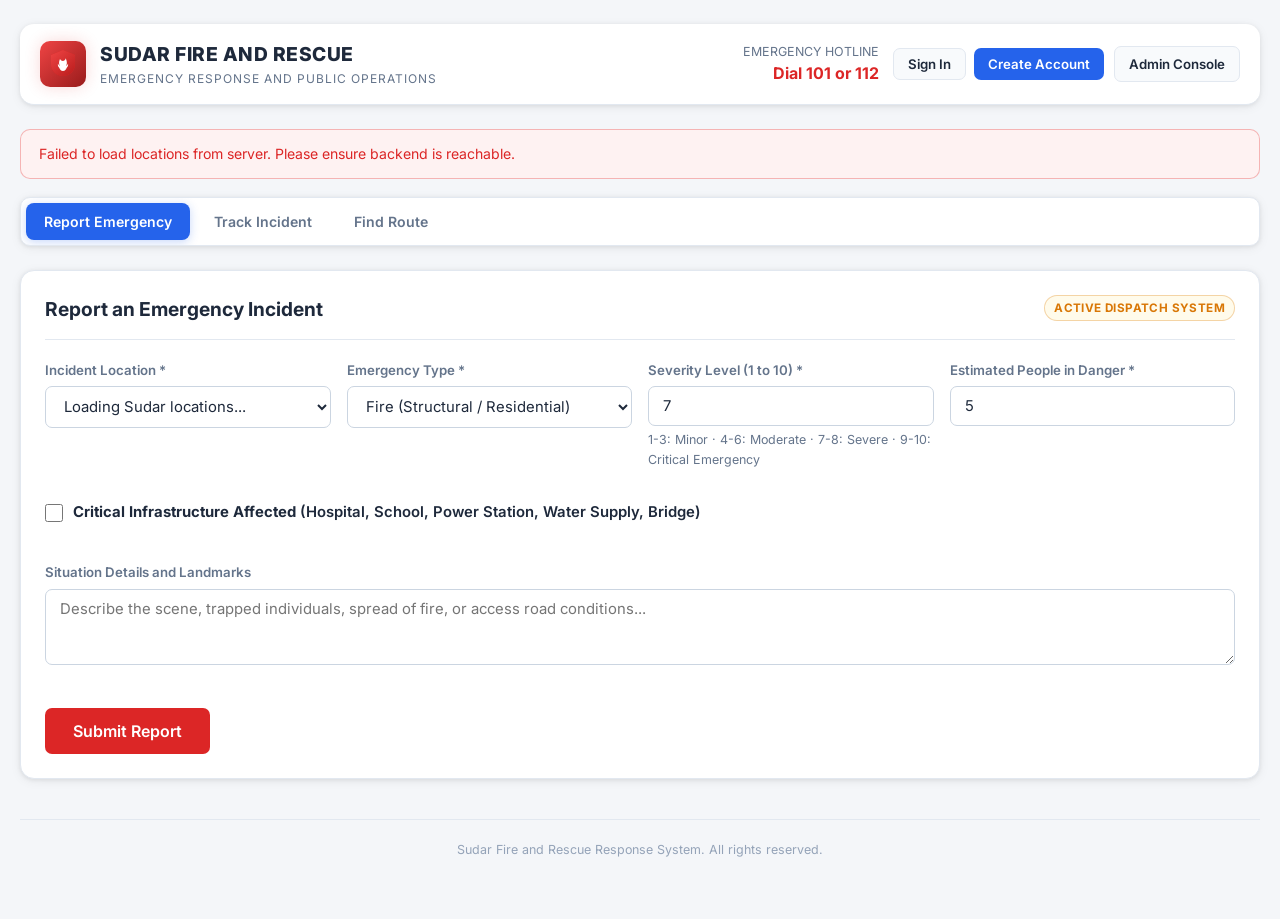
==== commit 7f12b799: "UI UX changes done" ====
--- a/backend/src/main/webapp/index.html
+++ b/backend/src/main/webapp/index.html
@@ -3,8 +3,8 @@
 <head>
   <meta charset="utf-8">
   <meta name="viewport" content="width=device-width, initial-scale=1">
-  <title>Sudar Fire &amp; Rescue · Citizen Portal</title>
-  <meta name="description" content="Report emergencies, track dispatch units, and manage your incident history on the Sudar Fire &amp; Rescue Citizen Portal.">
+  <title>Sudar Fire and Rescue - Citizen Portal</title>
+  <meta name="description" content="Report emergencies, track dispatch units, and manage your incident history on the Sudar Fire and Rescue Citizen Portal.">
   <link rel="preconnect" href="https://fonts.googleapis.com">
   <link href="https://fonts.googleapis.com/css2?family=Inter:wght@400;500;600;700;800&display=swap" rel="stylesheet">
   <link rel="stylesheet" href="style.css">
@@ -15,10 +15,22 @@
     <!-- ===== HEADER ===== -->
     <header class="app-header">
       <div class="brand">
-        <div class="brand-icon">🔥</div>
+        <div class="brand-icon">
+          <svg width="32" height="32" viewBox="0 0 32 32" fill="none" xmlns="http://www.w3.org/2000/svg">
+            <path d="M16 2L4 7V16C4 22.627 9.373 28 16 28C22.627 28 28 22.627 28 16V7L16 2Z" fill="#dc2626"/>
+            <path d="M16 28C9.373 28 4 22.627 4 16V7L16 2L28 7V16C28 22.627 22.627 28 16 28Z" fill="url(#shieldGrad)"/>
+            <path d="M19 10C19 10 18 13 16 13C14 13 13 11 13 11C13 11 11 15 13 18C11.5 17 11 15.5 11 15.5C11 15.5 10 19 14 21C12.5 20.5 12 19 12 19C12 19 13 23 16 23C19 23 20 19 20 19C20 19 19.5 20.5 18 21C22 19 21 15.5 21 15.5C21 15.5 20.5 17 19 18C21 15 19 11 19 11L19 10Z" fill="white"/>
+            <defs>
+              <linearGradient id="shieldGrad" x1="4" y1="2" x2="28" y2="28" gradientUnits="userSpaceOnUse">
+                <stop offset="0%" stop-color="#ef4444"/>
+                <stop offset="100%" stop-color="#b91c1c"/>
+              </linearGradient>
+            </defs>
+          </svg>
+        </div>
         <div class="brand-titles">
-          <h1>Sudar Fire &amp; Rescue</h1>
-          <p>Emergency Response &amp; Public Operations</p>
+          <h1>Sudar Fire and Rescue</h1>
+          <p>Emergency Response and Public Operations</p>
         </div>
       </div>
       <div class="header-actions">
@@ -37,13 +49,13 @@
         <div id="headerUser" class="user-chip hidden" onclick="switchTab('tab-profile')">
           <div class="user-avatar" id="userAvatar">?</div>
           <div>
-            <div class="user-chip-name" id="userChipName">—</div>
+            <div class="user-chip-name" id="userChipName">-</div>
             <div class="user-chip-sub">My Profile</div>
           </div>
-          <button class="btn-logout" id="btnLogout" title="Sign out" onclick="handleLogout(event)">✕</button>
-        </div>
-
-        <a href="admin.html" class="btn secondary btn-sm">Admin Console 🔒</a>
+          <button class="btn-logout" id="btnLogout" title="Sign out" onclick="handleLogout(event)">X</button>
+        </div>
+
+        <a href="admin.html" class="btn secondary btn-sm">Admin Console</a>
       </div>
     </header>
 
@@ -51,10 +63,10 @@
 
     <!-- ===== TABS ===== -->
     <nav class="nav-tabs" role="tablist">
-      <button class="nav-tab active" data-tab="tab-report">🚨 &nbsp; Report Emergency</button>
-      <button class="nav-tab" data-tab="tab-track">🔍 &nbsp; Track Incident &amp; Unit</button>
-      <button class="nav-tab" data-tab="tab-route">🗺️ &nbsp; Find Fastest Route</button>
-      <button class="nav-tab nav-tab-profile hidden" id="navTabProfile" data-tab="tab-profile">👤 &nbsp; My Profile</button>
+      <button class="nav-tab active" data-tab="tab-report">Report Emergency</button>
+      <button class="nav-tab" data-tab="tab-track">Track Incident</button>
+      <button class="nav-tab" data-tab="tab-route">Find Route</button>
+      <button class="nav-tab nav-tab-profile hidden" id="navTabProfile" data-tab="tab-profile">My Profile</button>
     </nav>
 
     <!-- ===================================================================== -->
@@ -65,7 +77,6 @@
         <div class="panel-header">
           <div>
             <h2>Report an Emergency Incident</h2>
-            <p>Immediate public reporting. No login required — anyone can report an emergency.</p>
           </div>
           <span class="badge badge-pending">Active Dispatch System</span>
         </div>
@@ -75,7 +86,7 @@
             <div class="form-group">
               <label for="reportLocation">Incident Location *</label>
               <select id="reportLocation" name="location" required>
-                <option value="">Loading Sudar locations…</option>
+                <option value="">Loading Sudar locations...</option>
               </select>
             </div>
 
@@ -92,7 +103,7 @@
             <div class="form-group">
               <label for="reportIntensity">Severity Level (1 to 10) *</label>
               <input type="number" id="reportIntensity" name="intensity" min="1" max="10" value="7" required>
-              <small class="form-hint">1–3: Minor · 4–6: Moderate · 7–8: Severe · 9–10: Critical Emergency</small>
+              <small class="form-hint">1-3: Minor · 4-6: Moderate · 7-8: Severe · 9-10: Critical Emergency</small>
             </div>
 
             <div class="form-group">
@@ -108,15 +119,15 @@
             </div>
 
             <div class="form-group full-width">
-              <label for="reportDesc">Situation Details &amp; Landmarks</label>
+              <label for="reportDesc">Situation Details and Landmarks</label>
               <textarea id="reportDesc" name="description" rows="3"
-                placeholder="Describe the scene, trapped individuals, spread of fire, or access road conditions…" required></textarea>
+                placeholder="Describe the scene, trapped individuals, spread of fire, or access road conditions..." required></textarea>
             </div>
           </div>
 
           <div class="form-actions">
             <button type="submit" id="btnSubmitReport" class="btn danger btn-lg">
-              🚨 Submit Emergency Report
+              Submit Report
             </button>
           </div>
         </form>
@@ -124,7 +135,7 @@
         <!-- SUBMISSION SUCCESS CARD -->
         <div id="reportSuccessCard" class="success-card hidden">
           <div class="success-card-header">
-            <div class="success-icon">✔</div>
+            <div class="success-icon">OK</div>
             <div>
               <h3>Incident Registered in System</h3>
               <p>Keep your reference details safe to track response unit status.</p>
@@ -134,17 +145,17 @@
           <div class="success-details">
             <div class="stat-card highlight-blue">
               <span>Incident Reference ID</span>
-              <strong id="createdIncidentId">—</strong>
+              <strong id="createdIncidentId">-</strong>
             </div>
             <div class="stat-card highlight-yellow">
               <span>Secure Tracking Token</span>
-              <strong id="createdTrackingToken" class="mono">—</strong>
+              <strong id="createdTrackingToken" class="mono">-</strong>
             </div>
           </div>
 
           <div class="success-actions">
-            <button type="button" id="copyTokenBtn" class="btn secondary btn-sm">📋 Copy Token</button>
-            <button type="button" id="quickTrackBtn" class="btn btn-sm">🔍 Track Now</button>
+            <button type="button" id="copyTokenBtn" class="btn secondary btn-sm">Copy Token</button>
+            <button type="button" id="quickTrackBtn" class="btn btn-sm">Track Now</button>
           </div>
 
           <!-- Post-report: link incident to account -->
@@ -154,14 +165,13 @@
     </main>
 
     <!-- ===================================================================== -->
-    <!-- TAB 2: TRACK INCIDENT & UNIT                                          -->
+    <!-- TAB 2: TRACK INCIDENT                                                 -->
     <!-- ===================================================================== -->
     <section id="tab-track" class="tab-content">
       <div class="panel">
         <div class="panel-header">
           <div>
-            <h2>Track Incident &amp; Response Unit</h2>
-            <p>Look up live dispatch, current location, and incident timeline.</p>
+            <h2>Track Incident and Response Unit</h2>
           </div>
         </div>
 
@@ -173,42 +183,52 @@
             </div>
             <div class="form-group">
               <label for="trackToken">Secure Tracking Token</label>
-              <input type="text" id="trackToken" placeholder="e.g. tr_a1b2c3d4…" required>
-            </div>
-          </div>
-          <button type="submit" class="btn">🔍 Track Incident Status</button>
+              <input type="text" id="trackToken" placeholder="e.g. tr_a1b2c3d4..." required>
+            </div>
+          </div>
+          <button type="submit" class="btn">Track Incident Status</button>
         </form>
 
         <div id="trackResult" class="hidden">
+          <!-- Completed Banner -->
+          <div id="completedBanner" class="completed-banner hidden">
+            This incident has been resolved. The emergency response was successful.
+          </div>
+
           <div class="form-grid" style="margin-bottom:24px">
             <div class="stat-card">
               <span>Incident Details</span>
               <div style="display:flex;align-items:center;gap:10px;margin-top:6px">
-                <strong id="trackDisplayId" style="font-size:1.5rem">—</strong>
+                <strong id="trackDisplayId" style="font-size:1.5rem">-</strong>
                 <span id="trackDisplayStatus" class="badge badge-pending">Pending</span>
               </div>
+              <!-- Status Explainer Card -->
+              <div id="statusExplainerCard" class="status-explainer hidden">
+                <div class="se-title"></div>
+                <div class="se-detail"></div>
+              </div>
               <div class="unit-meta" style="margin-top:10px">
-                <div><span>Location:</span> <b id="trackDisplayLoc">—</b></div>
-                <div><span>Type:</span> <b id="trackDisplayType">—</b></div>
-                <div><span>Severity:</span> <b id="trackDisplaySeverity">—</b></div>
-                <div><span>Critical:</span> <b id="trackDisplayCritical">—</b></div>
-                <div style="margin-top:6px;font-style:italic;color:var(--text-muted)" id="trackDisplayDesc">—</div>
+                <div><span>Location:</span> <b id="trackDisplayLoc">-</b></div>
+                <div><span>Type:</span> <b id="trackDisplayType">-</b></div>
+                <div><span>Severity:</span> <b id="trackDisplaySeverity">-</b></div>
+                <div><span>Critical:</span> <b id="trackDisplayCritical">-</b></div>
+                <div style="margin-top:6px;font-style:italic;color:var(--text-muted)" id="trackDisplayDesc">-</div>
               </div>
             </div>
 
             <div class="stat-card">
               <span>Assigned Response Unit</span>
               <div id="trackNoUnit" style="color:var(--warning);padding:10px 0">
-                ⏳ Waiting for unit dispatch. Incident is prioritized in the emergency queue.
+                Waiting for unit dispatch. Incident is prioritized in the emergency queue.
               </div>
               <div id="trackUnitDetails" class="hidden">
                 <div style="display:flex;align-items:center;gap:10px;margin-top:6px">
-                  <strong id="trackUnitId" style="font-size:1.5rem;color:#38bdf8">—</strong>
+                  <strong id="trackUnitId" style="font-size:1.5rem;color:#2563eb">-</strong>
                   <span id="trackUnitType" class="badge badge-en-route">Fire Engine</span>
                 </div>
                 <div class="unit-meta" style="margin-top:10px">
-                  <div><span>Current Waypoint:</span> <b id="trackUnitLoc">—</b></div>
-                  <div><span>Mission Status:</span> <b id="trackUnitStatus">—</b></div>
+                  <div><span>Current Waypoint:</span> <b id="trackUnitLoc">-</b></div>
+                  <div><span>Mission Status:</span> <b id="trackUnitStatus">-</b></div>
                 </div>
                 <div style="margin-top:8px">
                   <span style="font-size:0.8rem;text-transform:uppercase">Route Progress:</span>
@@ -223,13 +243,12 @@
             <div class="panel-header">
               <div>
                 <h3>Submit Citizen Situation Update</h3>
-                <p>Provide new observations, changed conditions, or access updates.</p>
               </div>
             </div>
             <form id="witnessUpdateForm">
               <div class="form-group">
                 <textarea id="updateNoteText" rows="2"
-                  placeholder="e.g. Fire has spread to the east annex; road is clear for entry from south gate…" required></textarea>
+                  placeholder="e.g. Fire has spread to the east annex; road is clear for entry from south gate..." required></textarea>
               </div>
               <button type="submit" class="btn secondary">Post Situation Update</button>
             </form>
@@ -237,7 +256,7 @@
 
           <!-- Timeline -->
           <div>
-            <h3 style="margin-bottom:12px;color:#fff">Response Timeline &amp; Audit Log</h3>
+            <h3 style="margin-bottom:12px;color:var(--text-main)">Response Timeline and Audit Log</h3>
             <ul id="timelineList" class="timeline"></ul>
           </div>
         </div>
@@ -252,7 +271,6 @@
         <div class="panel-header">
           <div>
             <h2>Find Fastest Travel Route in Sudar</h2>
-            <p>Calculates the shortest travel-time path using Dijkstra's algorithm and live road network conditions.</p>
           </div>
         </div>
 
@@ -273,7 +291,7 @@
         <div id="routeOutput" class="hidden">
           <div class="stat-card">
             <span>Fastest Route Result</span>
-            <div id="routeTravelTime" style="font-size:1.5rem;font-weight:bold;color:#38bdf8;margin:8px 0">—</div>
+            <div id="routeTravelTime" style="font-size:1.5rem;font-weight:bold;color:#2563eb;margin:8px 0">-</div>
             <div style="font-size:0.85rem;color:var(--text-muted);margin-bottom:8px">Waypoint Sequence:</div>
             <div id="routePathNodes" class="route-path"></div>
           </div>
@@ -288,18 +306,17 @@
       <div class="panel">
         <div class="panel-header">
           <div>
-            <h2>👤 My Profile &amp; Incident History</h2>
-            <p>All emergency incidents you reported are listed here with live status and assigned unit.</p>
-          </div>
-          <button class="btn secondary btn-sm" onclick="loadMyIncidents()">↻ Refresh</button>
+            <h2>My Profile and Incident History</h2>
+          </div>
+          <button class="btn secondary btn-sm" onclick="loadMyIncidents()">Refresh</button>
         </div>
 
         <!-- Profile card -->
         <div class="profile-card">
           <div class="profile-avatar" id="profileAvatar">?</div>
           <div class="profile-info">
-            <div class="profile-name" id="profileName">—</div>
-            <div class="profile-email" id="profileEmail">—</div>
+            <div class="profile-name" id="profileName">-</div>
+            <div class="profile-email" id="profileEmail">-</div>
           </div>
           <button class="btn secondary btn-sm" onclick="handleLogout()">Sign Out</button>
         </div>
@@ -307,7 +324,7 @@
         <!-- Incidents table -->
         <div id="myIncidentsWrap">
           <div id="myIncidentsEmpty" class="empty-state">
-            <div class="empty-icon">📋</div>
+            <div class="empty-icon">List</div>
             <div>No incidents reported yet.</div>
             <button class="btn btn-sm" onclick="switchTab('tab-report')" style="margin-top:12px">Report an Emergency</button>
           </div>
@@ -333,7 +350,7 @@
     </section>
 
     <footer class="app-footer">
-      Sudar Fire &amp; Rescue Response System · Java Servlets (Jakarta 6) · JDBC · MySQL · Dijkstra Pathfinding
+      Sudar Fire and Rescue Response System. All rights reserved.
     </footer>
   </div><!-- /app-container -->
 
@@ -364,8 +381,7 @@
           <input type="password" id="loginPassword" autocomplete="current-password" placeholder="Your password" required>
         </div>
         <div id="loginError" class="form-error hidden"></div>
-        <button type="submit" class="btn btn-full btn-lg">Sign In &amp; Stay Signed In</button>
-        <p class="auth-hint">✅ You will stay signed in for 30 days across browser restarts.</p>
+        <button type="submit" class="btn btn-full btn-lg">Sign In</button>
       </form>
 
       <!-- REGISTER FORM -->
@@ -383,12 +399,11 @@
           <input type="password" id="regPassword" autocomplete="new-password" placeholder="Choose a strong password" required minlength="6">
         </div>
         <div id="registerError" class="form-error hidden"></div>
-        <button type="submit" class="btn btn-full btn-lg">Create Account &amp; Sign In</button>
-        <p class="auth-hint">✅ Your incidents will be automatically saved to your profile.</p>
+        <button type="submit" class="btn btn-full btn-lg">Create Account</button>
       </form>
     </div>
   </div>
 
   <script src="app.js"></script>
 </body>
-</html>+</html>
--- a/backend/src/main/webapp/style.css
+++ b/backend/src/main/webapp/style.css
@@ -1,41 +1,42 @@
 /* ============================================================
    Sudar Fire & Rescue — Public Portal Stylesheet
-   Dark theme · Inter font · Glassmorphism accents
+   Light theme · Inter font · Professional Emergency Branding
    ============================================================ */
 
 @import url('https://fonts.googleapis.com/css2?family=Inter:wght@400;500;600;700;800&display=swap');
 
 :root {
   --font: 'Inter', -apple-system, BlinkMacSystemFont, 'Segoe UI', sans-serif;
-  --bg-app:            #0a0f1e;
-  --bg-surface:        #111827;
-  --bg-surface-elevated: #1e2a3a;
-  --bg-input:          #0d1626;
-  --border:            #1e3050;
-  --border-focus:      #38bdf8;
-  --text-main:         #f0f6ff;
-  --text-muted:        #8ba3c1;
-  --text-subtle:       #4a6080;
-  --primary:           #dc2626;
-  --primary-hover:     #b91c1c;
-  --accent:            #2563eb;
-  --accent-hover:      #1d4ed8;
-  --success:           #10b981;
-  --success-bg:        rgba(16,185,129,0.12);
-  --warning:           #f59e0b;
-  --warning-bg:        rgba(245,158,11,0.12);
-  --info:              #0284c7;
-  --info-bg:           rgba(2,132,199,0.12);
-  --purple:            #8b5cf6;
-  --purple-bg:         rgba(139,92,246,0.12);
-  --danger:            #ef4444;
-  --danger-bg:         rgba(239,68,68,0.12);
-  --radius:            10px;
-  --radius-lg:         14px;
-  --shadow:            0 4px 20px rgba(0,0,0,0.4);
-  --shadow-lg:         0 8px 40px rgba(0,0,0,0.6);
-  --glow-red:          0 0 20px rgba(220,38,38,0.35);
-  --glow-blue:         0 0 16px rgba(37,99,235,0.4);
+  --bg-app:              #f4f6f9;
+  --bg-surface:          #ffffff;
+  --bg-surface-elevated: #f8fafc;
+  --bg-input:            #ffffff;
+  --border:              #e2e8f0;
+  --border-input:        #cbd5e1;
+  --border-focus:        #2563eb;
+  --text-main:           #1e293b;
+  --text-muted:          #64748b;
+  --text-subtle:         #94a3b8;
+  --primary:             #dc2626;
+  --primary-hover:       #b91c1c;
+  --accent:              #2563eb;
+  --accent-hover:        #1d4ed8;
+  --success:             #16a34a;
+  --success-bg:          #f0fdf4;
+  --warning:             #d97706;
+  --warning-bg:          #fffbeb;
+  --info:                #0284c7;
+  --info-bg:             #eff6ff;
+  --purple:              #7c3aed;
+  --purple-bg:           #f5f3ff;
+  --danger:              #dc2626;
+  --danger-bg:           #fef2f2;
+  --radius:              10px;
+  --radius-lg:           14px;
+  --shadow:              0 1px 4px rgba(0,0,0,0.08), 0 2px 12px rgba(0,0,0,0.06);
+  --shadow-lg:           0 4px 24px rgba(0,0,0,0.12);
+  --glow-red:            0 0 16px rgba(220,38,38,0.18);
+  --glow-blue:           0 0 12px rgba(37,99,235,0.18);
 }
 
 *  { box-sizing: border-box; margin: 0; padding: 0; }
@@ -44,9 +45,6 @@
 body {
   font-family: var(--font);
   background: var(--bg-app);
-  background-image:
-    radial-gradient(ellipse at 20% 10%, rgba(37,99,235,0.08) 0%, transparent 50%),
-    radial-gradient(ellipse at 80% 90%, rgba(220,38,38,0.06) 0%, transparent 50%);
   color: var(--text-main);
   line-height: 1.55;
   min-height: 100vh;
@@ -66,9 +64,12 @@
   align-items: center;
   flex-wrap: wrap;
   gap: 14px;
-  padding-bottom: 20px;
+  padding: 16px 20px;
+  background: var(--bg-surface);
   border-bottom: 1px solid var(--border);
+  border-radius: var(--radius-lg);
   margin-bottom: 24px;
+  box-shadow: var(--shadow);
 }
 
 .brand { display: flex; align-items: center; gap: 14px; }
@@ -85,7 +86,7 @@
 
 .brand-titles h1 {
   font-size: 1.2rem; font-weight: 800; letter-spacing: 0.5px;
-  color: #fff; text-transform: uppercase;
+  color: var(--text-main); text-transform: uppercase;
 }
 .brand-titles p {
   font-size: 0.75rem; color: var(--text-muted);
@@ -124,7 +125,7 @@
   display: flex; align-items: center; justify-content: center;
   font-weight: 700; font-size: 0.85rem; color: #fff; flex-shrink: 0;
 }
-.user-chip-name { font-weight: 600; font-size: 0.9rem; line-height: 1.2; }
+.user-chip-name { font-weight: 600; font-size: 0.9rem; line-height: 1.2; color: var(--text-main); }
 .user-chip-sub  { font-size: 0.72rem; color: var(--text-muted); }
 
 .btn-logout {
@@ -142,6 +143,7 @@
   border-radius: var(--radius);
   border: 1px solid var(--border);
   margin-bottom: 24px; overflow-x: auto;
+  box-shadow: var(--shadow);
 }
 
 .nav-tab {
@@ -151,10 +153,10 @@
   cursor: pointer; display: flex; align-items: center; gap: 6px;
   transition: all 0.2s ease; white-space: nowrap; font-family: var(--font);
 }
-.nav-tab:hover { color: var(--text-main); background: var(--bg-surface-elevated); }
+.nav-tab:hover { color: var(--text-main); background: var(--bg-app); }
 .nav-tab.active {
   background: var(--accent); color: #fff;
-  box-shadow: 0 2px 10px rgba(37,99,235,0.45);
+  box-shadow: 0 2px 10px rgba(37,99,235,0.25);
 }
 .nav-tab-profile.active {
   background: linear-gradient(135deg, #7c3aed, #2563eb);
@@ -182,9 +184,17 @@
   margin-bottom: 20px; padding-bottom: 14px;
   border-bottom: 1px solid var(--border);
 }
-.panel-header h2 { font-size: 1.2rem; font-weight: 700; color: #fff; }
-.panel-header h3 { font-size: 1.05rem; font-weight: 600; color: #fff; }
+.panel-header h2 { font-size: 1.2rem; font-weight: 700; color: var(--text-main); }
+.panel-header h3 { font-size: 1.05rem; font-weight: 600; color: var(--text-main); }
 .panel-header p  { font-size: 0.84rem; color: var(--text-muted); margin-top: 2px; }
+
+/* ============================================================ STATS GRID */
+.stats-grid {
+  display: grid;
+  grid-template-columns: repeat(auto-fit, minmax(180px, 1fr));
+  gap: 16px;
+  margin-bottom: 24px;
+}
 
 /* ============================================================ STATS / CARDS */
 .stat-card {
@@ -198,14 +208,14 @@
   text-transform: uppercase; letter-spacing: 0.6px; margin-bottom: 6px;
 }
 .stat-card strong {
-  display: block; font-size: 1.75rem; font-weight: 700; color: #fff; line-height: 1.2;
+  display: block; font-size: 1.75rem; font-weight: 700; color: var(--text-main); line-height: 1.2;
 }
 .stat-card small { display: block; font-size: 0.74rem; color: var(--text-subtle); margin-top: 4px; }
 
-.highlight-blue { border-color: rgba(56,189,248,0.35); }
-.highlight-blue strong { color: #38bdf8; }
-.highlight-yellow { border-color: rgba(251,191,36,0.35); }
-.highlight-yellow strong { font-size: 1rem; font-family: monospace; color: #fbbf24; word-break: break-all; }
+.highlight-blue { border-color: rgba(37,99,235,0.3); }
+.highlight-blue strong { color: #2563eb; }
+.highlight-yellow { border-color: rgba(217,119,6,0.3); }
+.highlight-yellow strong { font-size: 1rem; font-family: monospace; color: #d97706; word-break: break-all; }
 
 /* ============================================================ FORMS */
 .form-grid {
@@ -222,14 +232,14 @@
 }
 input, select, textarea {
   width: 100%; background: var(--bg-input);
-  border: 1px solid var(--border); color: var(--text-main);
+  border: 1px solid var(--border-input); color: var(--text-main);
   padding: 10px 14px; border-radius: 7px;
   font-size: 0.93rem; font-family: var(--font);
   transition: border-color 0.2s, box-shadow 0.2s;
 }
 input:focus, select:focus, textarea:focus {
   outline: none; border-color: var(--border-focus);
-  box-shadow: 0 0 0 3px rgba(56,189,248,0.15);
+  box-shadow: 0 0 0 3px rgba(37,99,235,0.12);
 }
 .form-hint {
   display: block; color: var(--text-muted);
@@ -268,17 +278,17 @@
   background: var(--bg-surface-elevated); color: var(--text-main);
   border: 1px solid var(--border);
 }
-.btn.secondary:hover, button.secondary:hover { background: #263550; }
-
-.btn.success, button.success { background: var(--success); }
-.btn.success:hover, button.success:hover { background: #059669; }
+.btn.secondary:hover, button.secondary:hover { background: #e2e8f0; }
+
+.btn.success, button.success { background: var(--success); color: #fff; }
+.btn.success:hover, button.success:hover { background: #15803d; }
 
 button:disabled, .btn:disabled { opacity: 0.5; cursor: not-allowed; transform: none !important; }
 
 /* ============================================================ SUCCESS CARD */
 .success-card {
   background: var(--bg-surface-elevated);
-  border: 1px solid rgba(16,185,129,0.35);
+  border: 1px solid rgba(22,163,74,0.3);
   border-radius: var(--radius-lg);
   padding: 22px; margin-top: 24px;
   animation: fadeIn 0.3s ease;
@@ -290,7 +300,7 @@
   width: 38px; height: 38px; border-radius: 50%;
   background: var(--success-bg); border: 2px solid var(--success);
   color: var(--success); display: flex; align-items: center; justify-content: center;
-  font-size: 1.1rem; font-weight: 700; flex-shrink: 0;
+  font-size: 0.75rem; font-weight: 700; flex-shrink: 0;
 }
 .success-card-header h3 { font-size: 1.05rem; color: var(--success); font-weight: 700; }
 .success-card-header p  { font-size: 0.83rem; color: var(--text-muted); margin-top: 2px; }
@@ -302,8 +312,8 @@
 
 .post-report-prompt {
   display: flex; flex-wrap: wrap; align-items: center; gap: 14px;
-  background: rgba(37,99,235,0.1);
-  border: 1px solid rgba(37,99,235,0.3);
+  background: rgba(37,99,235,0.06);
+  border: 1px solid rgba(37,99,235,0.2);
   border-radius: var(--radius); padding: 14px 18px;
 }
 .post-report-icon { font-size: 1.5rem; }
@@ -312,16 +322,32 @@
 
 .post-report-linked {
   background: var(--success-bg);
-  border: 1px solid rgba(16,185,129,0.3);
+  border: 1px solid rgba(22,163,74,0.3);
   border-radius: var(--radius); padding: 12px 16px;
-  color: #34d399; font-size: 0.9rem;
+  color: var(--success); font-size: 0.9rem;
+}
+
+/* ============================================================ STATUS EXPLAINER */
+.status-explainer {
+  margin-top: 12px; padding: 12px 16px;
+  border-radius: 8px; border: 1px solid var(--border);
+  background: var(--bg-surface-elevated);
+}
+.se-title { font-weight: 700; font-size: 0.95rem; margin-bottom: 4px; }
+.se-detail { font-size: 0.85rem; color: var(--text-muted); }
+
+/* ============================================================ COMPLETED BANNER */
+.completed-banner {
+  background: var(--success-bg); border: 1px solid #bbf7d0; border-radius: 8px;
+  padding: 14px 18px; color: var(--success); font-weight: 600;
+  margin-bottom: 16px; text-align: center; font-size: 0.95rem;
 }
 
 /* ============================================================ PROFILE TAB */
 .profile-card {
   display: flex; align-items: center; gap: 16px;
-  background: linear-gradient(135deg, rgba(37,99,235,0.15), rgba(124,58,237,0.1));
-  border: 1px solid rgba(37,99,235,0.3);
+  background: linear-gradient(135deg, rgba(37,99,235,0.06), rgba(124,58,237,0.04));
+  border: 1px solid rgba(37,99,235,0.2);
   border-radius: var(--radius-lg); padding: 20px;
   margin-bottom: 24px;
 }
@@ -332,37 +358,41 @@
   font-size: 1.4rem; font-weight: 700; color: #fff; flex-shrink: 0;
 }
 .profile-info { flex: 1; }
-.profile-name  { font-size: 1.15rem; font-weight: 700; color: #fff; }
+.profile-name  { font-size: 1.15rem; font-weight: 700; color: var(--text-main); }
 .profile-email { font-size: 0.85rem; color: var(--text-muted); }
 
 .empty-state {
   text-align: center; padding: 48px 24px;
   color: var(--text-muted);
 }
-.empty-icon { font-size: 3rem; margin-bottom: 10px; }
+.empty-icon { font-size: 1.5rem; margin-bottom: 10px; color: var(--text-subtle); }
 
 /* Severity badge in table */
 .severity-badge {
   display: inline-block; padding: 2px 8px; border-radius: 4px;
   font-weight: 700; font-size: 0.78rem;
 }
-.sev-1 { background: rgba(16,185,129,0.15); color: #34d399; }
-.sev-2 { background: rgba(245,158,11,0.15); color: #fbbf24; }
-.sev-3 { background: rgba(251,146,60,0.15); color: #fb923c; }
-.sev-4 { background: rgba(239,68,68,0.18); color: #f87171; }
-.sev-5 { background: rgba(220,38,38,0.22); color: #ef4444; border: 1px solid rgba(220,38,38,0.4); }
+.sev-1 { background: #f0fdf4; color: #16a34a; }
+.sev-2 { background: #fffbeb; color: #d97706; }
+.sev-3 { background: #fff7ed; color: #ea580c; }
+.sev-4 { background: #fef2f2; color: #dc2626; }
+.sev-5 { background: #fef2f2; color: #b91c1c; border: 1px solid rgba(220,38,38,0.3); }
+
+/* Completed row highlight */
+.row-completed td { background: #f0fdf4; }
+.row-completed td:first-child { border-left: 4px solid #16a34a; }
 
 .unit-mini { font-size: 0.85rem; }
 .unit-mini small { color: var(--text-muted); }
 
-.token-short { font-family: monospace; font-size: 0.82rem; color: #fbbf24; cursor: help; }
+.token-short { font-family: monospace; font-size: 0.82rem; color: #d97706; cursor: help; }
 .mono { font-family: monospace; }
 
 /* ============================================================ AUTH MODAL */
 .modal-overlay {
   position: fixed; inset: 0;
-  background: rgba(0,0,0,0.75);
-  backdrop-filter: blur(6px);
+  background: rgba(0,0,0,0.45);
+  backdrop-filter: blur(4px);
   display: flex; align-items: center; justify-content: center;
   z-index: 1000; padding: 16px;
   animation: fadeIn 0.15s ease;
@@ -380,7 +410,7 @@
   margin-bottom: 20px; padding-bottom: 12px;
   border-bottom: 1px solid var(--border);
 }
-.modal-header h3 { font-size: 1.15rem; font-weight: 700; color: #fff; }
+.modal-header h3 { font-size: 1.15rem; font-weight: 700; color: var(--text-main); }
 .close-btn {
   background: transparent; color: var(--text-muted); border: none;
   font-size: 1.5rem; cursor: pointer; padding: 2px 6px;
@@ -407,13 +437,9 @@
 
 .auth-form { display: flex; flex-direction: column; gap: 0; }
 .form-error {
-  background: var(--danger-bg); border: 1px solid rgba(239,68,68,0.3);
-  color: #f87171; font-size: 0.85rem; border-radius: 6px;
+  background: var(--danger-bg); border: 1px solid rgba(220,38,38,0.25);
+  color: #dc2626; font-size: 0.85rem; border-radius: 6px;
   padding: 10px 14px; margin-bottom: 12px;
-}
-.auth-hint {
-  font-size: 0.78rem; color: var(--text-muted);
-  text-align: center; margin-top: 12px; line-height: 1.5;
 }
 
 /* ============================================================ TABLES */
@@ -429,7 +455,7 @@
   color: var(--text-main); vertical-align: middle;
 }
 tr:last-child td { border-bottom: none; }
-tr:hover td { background: rgba(255,255,255,0.025); }
+tr:hover td { background: rgba(0,0,0,0.02); }
 
 /* ============================================================ BADGES */
 .badge {
@@ -438,17 +464,18 @@
   font-size: 0.73rem; font-weight: 700;
   text-transform: uppercase; letter-spacing: 0.4px;
 }
-.badge-pending   { background: var(--warning-bg); color: #fbbf24; border: 1px solid rgba(245,158,11,0.3); }
-.badge-en-route  { background: var(--info-bg);    color: #38bdf8; border: 1px solid rgba(2,132,199,0.3); }
-.badge-reached   { background: var(--purple-bg);  color: #c084fc; border: 1px solid rgba(139,92,246,0.3); }
-.badge-completed { background: var(--success-bg); color: #34d399; border: 1px solid rgba(16,185,129,0.3); }
-.badge-available { background: var(--success-bg); color: #34d399; }
-.badge-busy      { background: var(--danger-bg);  color: #f87171; }
+.badge-pending   { background: #fffbeb; color: #d97706; border: 1px solid rgba(217,119,6,0.3); }
+.badge-en-route  { background: #eff6ff; color: #2563eb; border: 1px solid rgba(37,99,235,0.3); }
+.badge-reached   { background: #f5f3ff; color: #7c3aed; border: 1px solid rgba(124,58,237,0.3); }
+.badge-completed { background: #f0fdf4; color: #16a34a; border: 1px solid rgba(22,163,74,0.3); }
+.badge-available { background: #f0fdf4; color: #16a34a; }
+.badge-busy      { background: #fef2f2; color: #dc2626; }
 
 .tag {
   display: inline-block; background: var(--bg-surface-elevated);
   color: var(--text-muted); font-size: 0.74rem;
   padding: 2px 7px; border-radius: 4px; margin: 2px;
+  border: 1px solid var(--border);
 }
 
 .text-muted { color: var(--text-muted); }
@@ -464,7 +491,7 @@
   display: flex; justify-content: space-between;
   align-items: flex-start; margin-bottom: 12px;
 }
-.unit-card h3    { font-size: 1.1rem; color: #fff; }
+.unit-card h3    { font-size: 1.1rem; color: var(--text-main); }
 .unit-card .unit-type { font-size: 0.83rem; color: var(--text-muted); }
 .unit-meta { font-size: 0.86rem; margin-bottom: 14px; line-height: 1.7; }
 .unit-meta span  { color: var(--text-muted); }
@@ -478,9 +505,10 @@
   padding: 13px 18px; border-radius: var(--radius);
   font-size: 0.88rem; margin-bottom: 18px;
 }
-.alert-success { background: var(--success-bg); color: #34d399; border: 1px solid rgba(16,185,129,0.3); }
-.alert-error   { background: var(--danger-bg);  color: #f87171; border: 1px solid rgba(239,68,68,0.3); }
-.alert-info    { background: var(--info-bg);    color: #38bdf8; border: 1px solid rgba(2,132,199,0.3); }
+.alert-success { background: var(--success-bg); color: var(--success); border: 1px solid rgba(22,163,74,0.3); }
+.alert-error   { background: var(--danger-bg);  color: #dc2626; border: 1px solid rgba(220,38,38,0.3); }
+.alert-info    { background: var(--info-bg);    color: #0284c7; border: 1px solid rgba(2,132,199,0.3); }
+.alert-warning { background: var(--warning-bg); color: var(--warning); border: 1px solid rgba(217,119,6,0.3); }
 
 /* ============================================================ TIMELINE */
 .timeline {
@@ -505,12 +533,14 @@
 }
 .route-node {
   background: var(--bg-surface-elevated);
+  border: 1px solid var(--border);
   padding: 4px 10px; border-radius: 5px;
-  font-size: 0.84rem; font-weight: 600; color: #fff;
+  font-size: 0.84rem; font-weight: 600; color: var(--text-main);
 }
 .route-node.active-node {
-  background: var(--accent);
-  box-shadow: 0 0 10px rgba(37,99,235,0.55);
+  background: var(--accent); color: #fff;
+  border-color: var(--accent);
+  box-shadow: 0 0 8px rgba(37,99,235,0.3);
 }
 .route-arrow { color: var(--text-subtle); font-size: 0.82rem; }
 
@@ -539,4 +569,4 @@
   .profile-card { flex-wrap: wrap; }
   .post-report-prompt { flex-direction: column; align-items: flex-start; }
   .auth-modal { padding: 20px; }
-}+}
